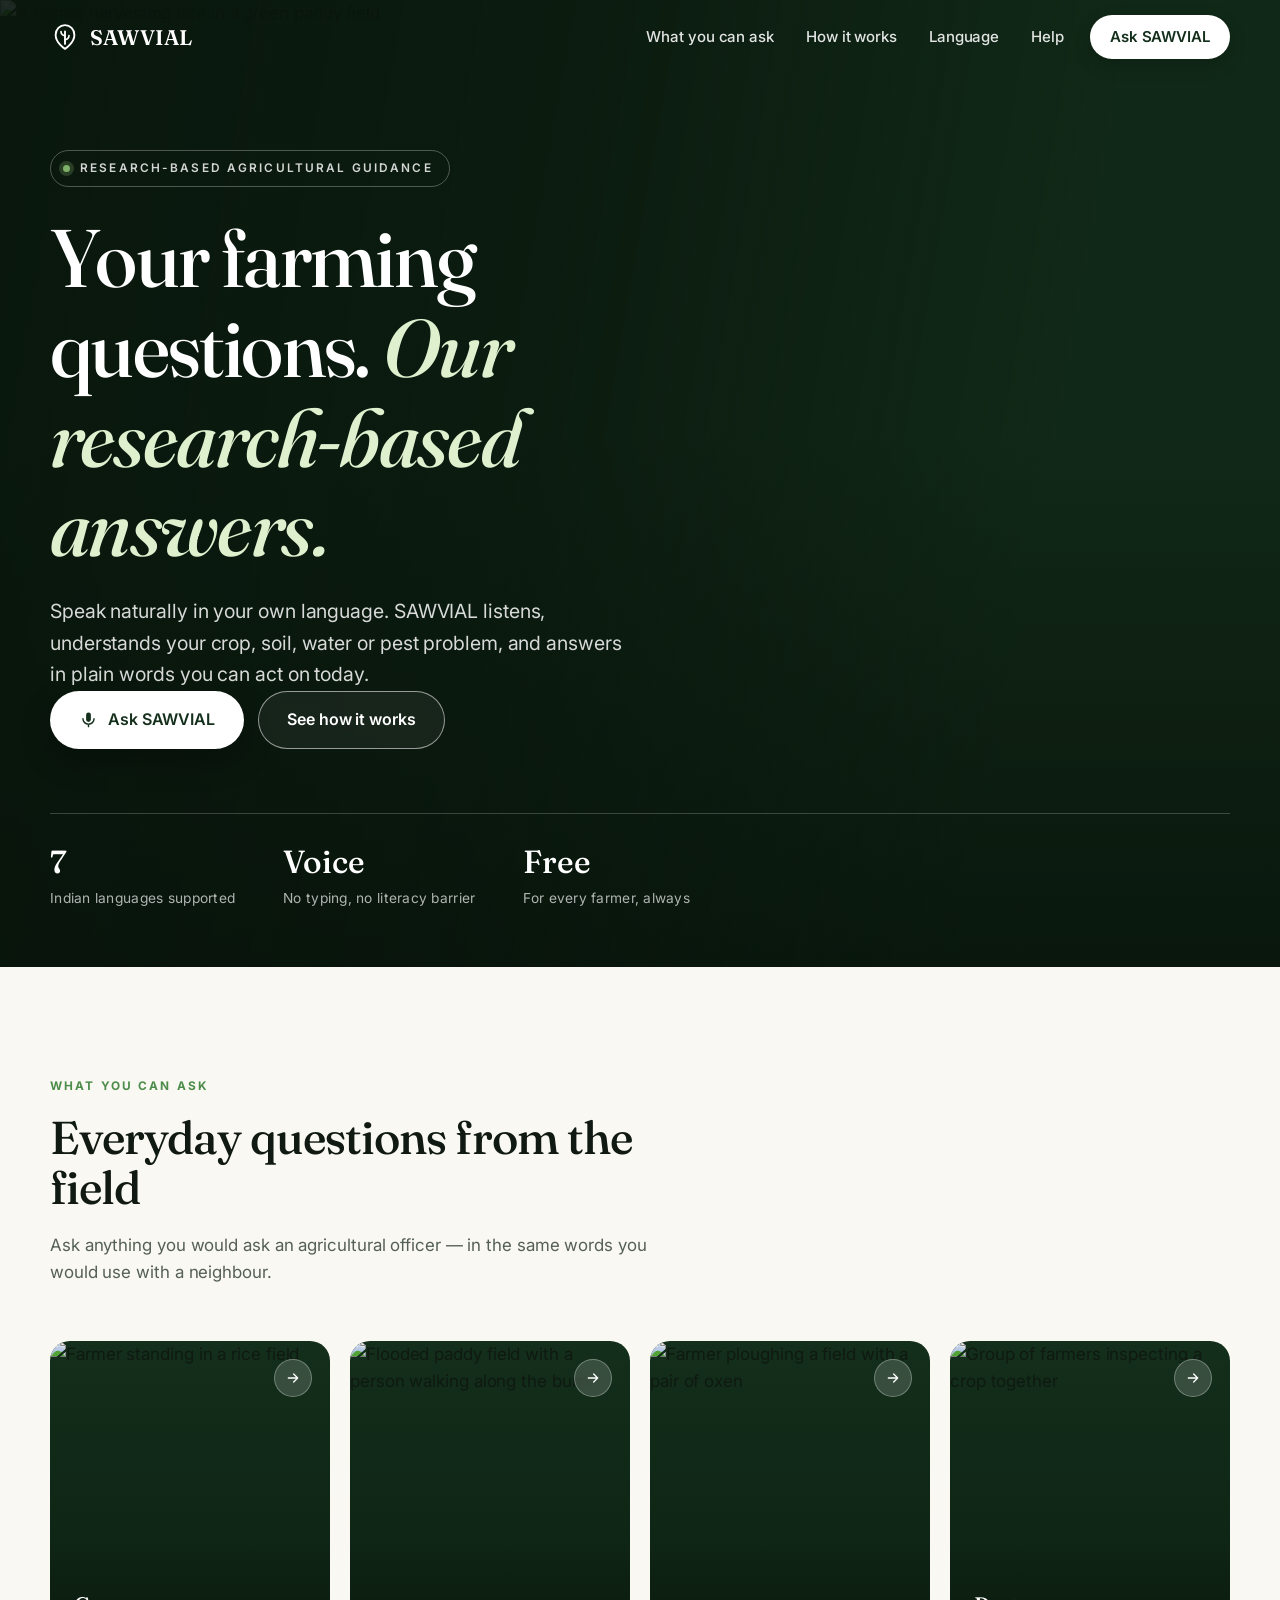
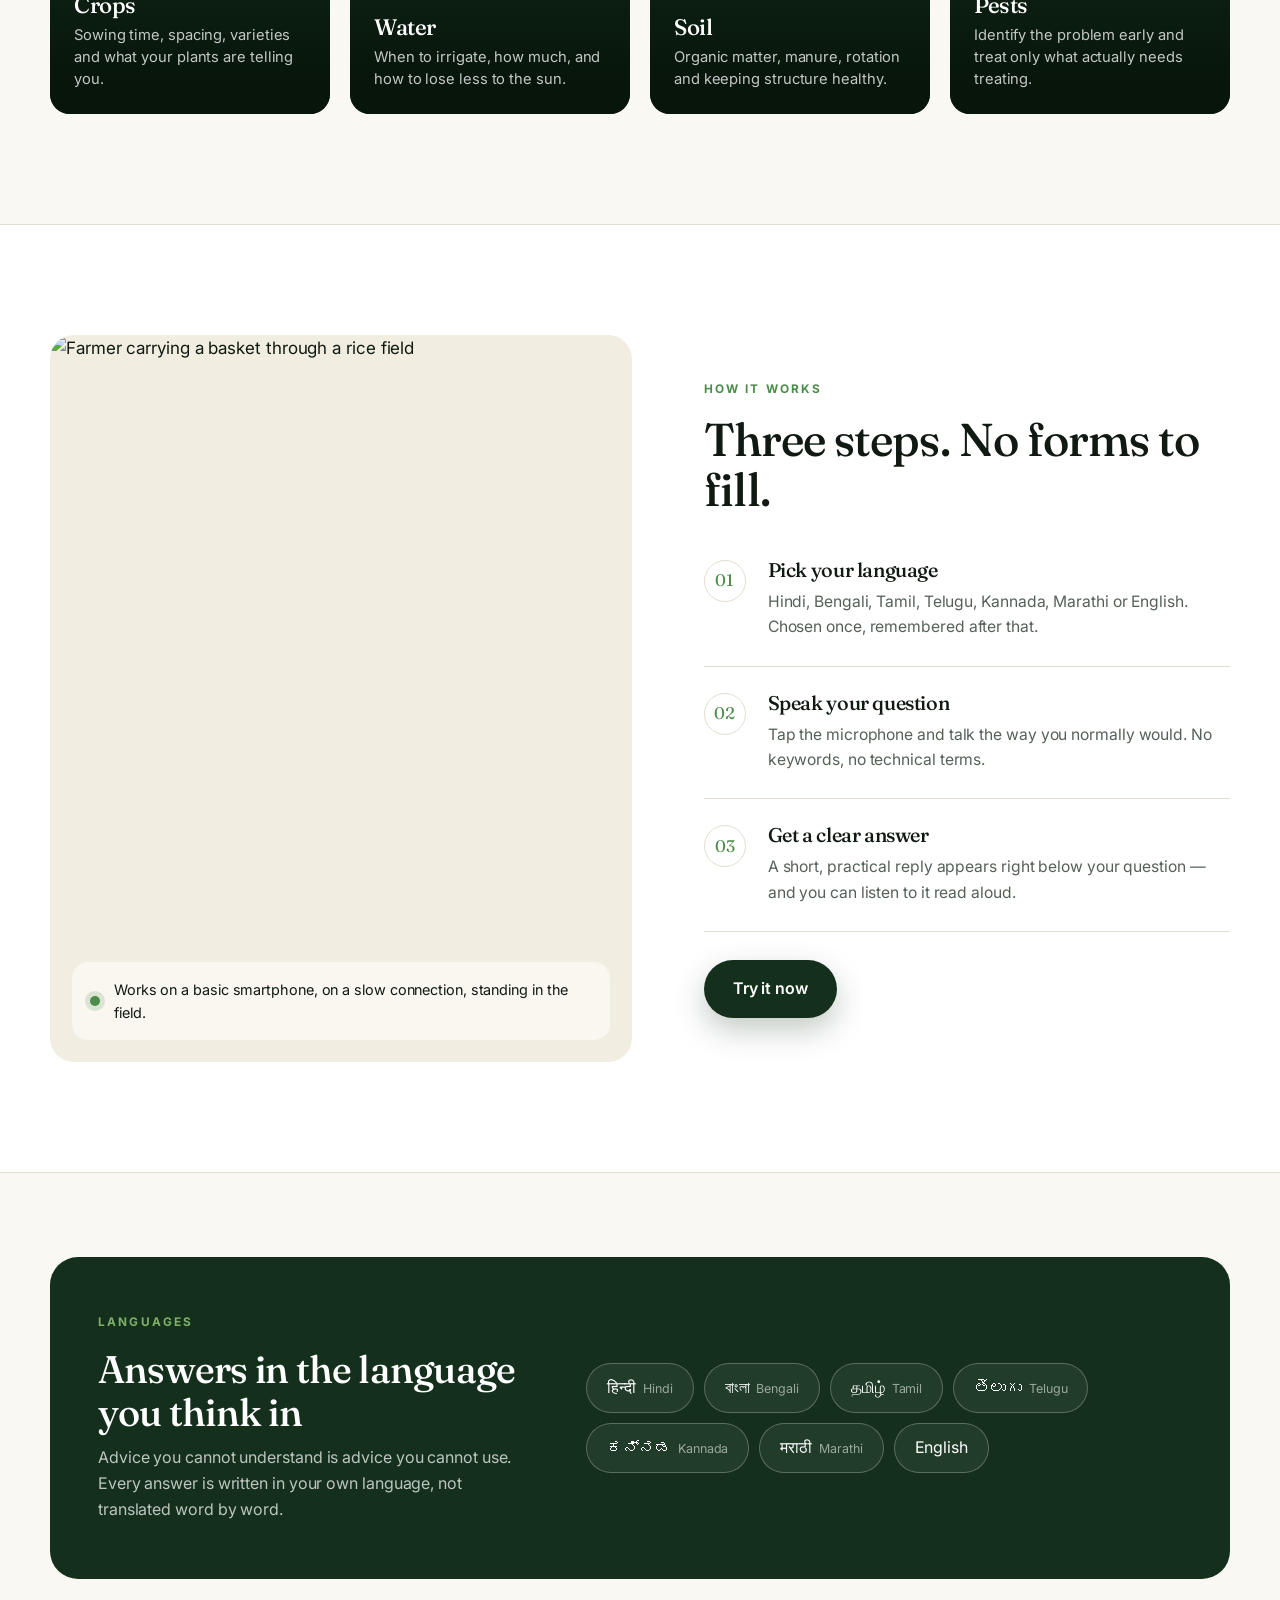
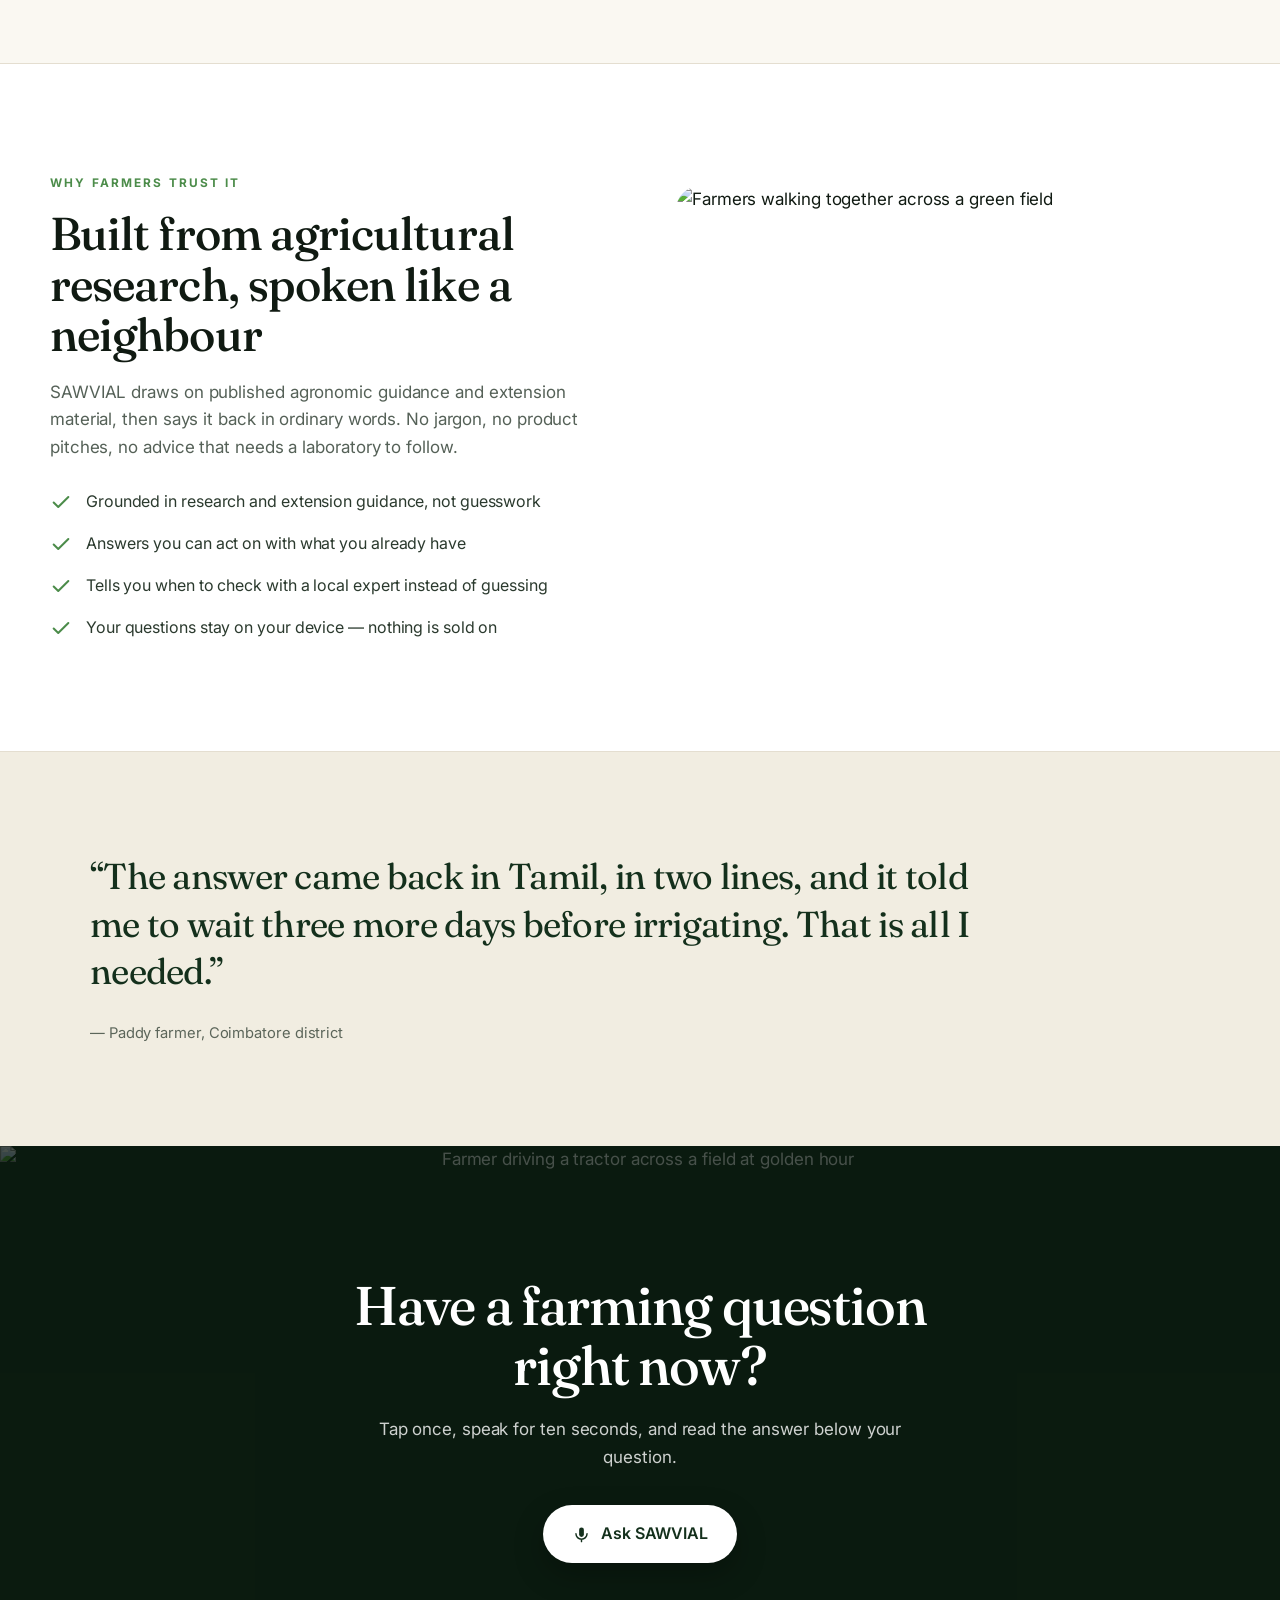
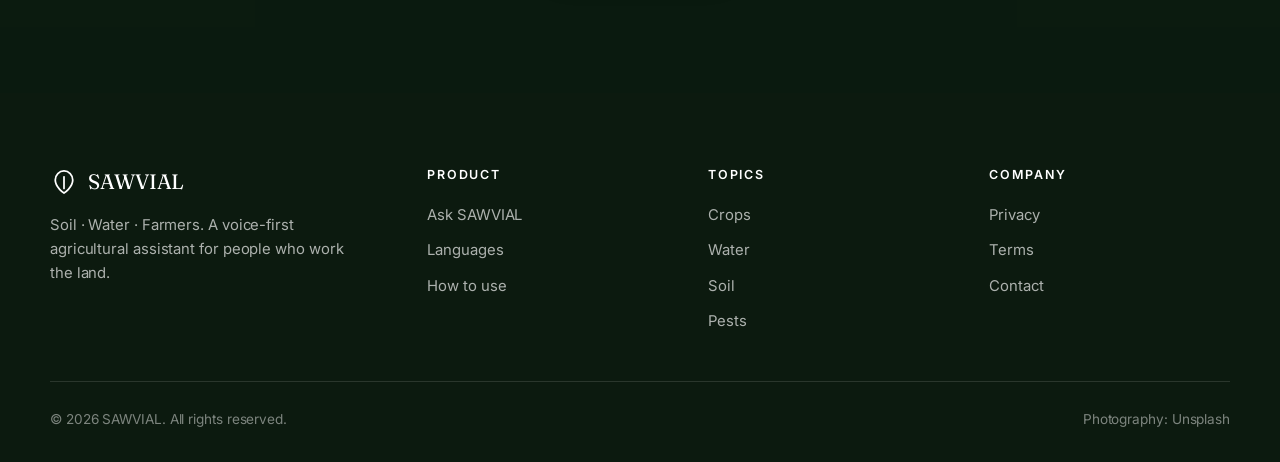
==== sawvial/index.html @ 8d6fb363 "Upload Sawvial project files" ====
<!DOCTYPE html>
<html lang="en">
<head>
<meta charset="UTF-8" />
<meta name="viewport" content="width=device-width, initial-scale=1.0" />
<title>SAWVIAL — Your farming questions, answered simply</title>
<meta name="description" content="SAWVIAL is a voice-first, multilingual agricultural assistant. Speak your farming question and get simple, research-based guidance." />
<link rel="preconnect" href="https://fonts.googleapis.com" />
<link rel="preconnect" href="https://fonts.gstatic.com" crossorigin />
<link href="https://fonts.googleapis.com/css2?family=Fraunces:ital,opsz,wght@0,9..144,400;0,9..144,500;0,9..144,600;1,9..144,400&family=Inter:wght@400;500;600;700&display=swap" rel="stylesheet" />
<link rel="stylesheet" href="css/landing.css" />
</head>
<body class="lp">

<header class="lp-nav" id="lp-nav">
  <div class="lp-nav-inner">
    <a href="index.html" class="lp-brand">
      <svg viewBox="0 0 24 24" fill="none" aria-hidden="true">
        <path d="M12 21.5C12 21.5 4.5 16.6 4.5 10.3C4.5 5.9 7.9 2.5 12 2.5C16.1 2.5 19.5 5.9 19.5 10.3C19.5 16.6 12 21.5 12 21.5Z" stroke="currentColor" stroke-width="1.5" stroke-linejoin="round"/>
        <path d="M12 17.5V7.5" stroke="currentColor" stroke-width="1.5" stroke-linecap="round"/>
        <path d="M12 11C12 11 8.8 10.4 8.8 7.6" stroke="currentColor" stroke-width="1.3" stroke-linecap="round"/>
        <path d="M12 14.2C12 14.2 15.2 13.6 15.2 10.8" stroke="currentColor" stroke-width="1.3" stroke-linecap="round"/>
      </svg>
      SAWVIAL
    </a>
    <button class="lp-nav-toggle" id="lp-nav-toggle" aria-expanded="false" data-i18n-aria="nav.menu" aria-label="Open menu">☰</button>
    <nav class="lp-nav-links" id="lp-nav-links" aria-label="Main navigation">
      <a href="#what" data-i18n="nav.whatAsk">What you can ask</a>
      <a href="#how" data-i18n="nav.how">How it works</a>
      <a href="language.html?redirect=index.html" data-i18n="nav.language">Language</a>
      <a href="help.html" data-i18n="nav.help">Help</a>
      <a href="ask.html" class="lp-nav-cta" data-i18n="nav.ask">Ask SAWVIAL</a>
    </nav>
  </div>
</header>

<main id="main">

  <!-- HERO -->
  <section class="lp-hero">
    <div class="lp-hero-media">
      <img src="https://images.unsplash.com/photo-1530507629858-e4977d30e9e0?auto=format&fit=crop&w=2000&q=80"
           alt="A farmer harvesting rice in a green paddy field" fetchpriority="high" />
    </div>
    <div class="lp-hero-inner">
      <span class="lp-eyebrow" data-i18n="hero.eyebrow">Research-based agricultural guidance</span>
      <h1 data-i18n-html="hero.title">Your farming questions. <em>Our research-based answers.</em></h1>
      <p class="lp-hero-sub" data-i18n="hero.sub">Speak naturally in your own language.</p>
      <div class="lp-hero-actions">
        <a href="ask.html" class="lp-btn lp-btn-light">
          <svg viewBox="0 0 24 24" fill="none" aria-hidden="true"><path d="M12 15a3 3 0 0 0 3-3V6a3 3 0 1 0-6 0v6a3 3 0 0 0 3 3Z" fill="currentColor"/><path d="M19 11a7 7 0 0 1-14 0M12 18v3" stroke="currentColor" stroke-width="1.8" stroke-linecap="round"/></svg>
          <span data-i18n="nav.ask">Ask SAWVIAL</span>
        </a>
        <a href="#how" class="lp-btn lp-btn-ghost" data-i18n="hero.cta2">See how it works</a>
      </div>
      <div class="lp-hero-stats">
        <div class="lp-stat"><strong data-i18n="hero.stat1n">7</strong><span data-i18n="hero.stat1">Indian languages supported</span></div>
        <div class="lp-stat"><strong data-i18n="hero.stat2n">Voice</strong><span data-i18n="hero.stat2">No typing, no literacy barrier</span></div>
        <div class="lp-stat"><strong data-i18n="hero.stat3n">Free</strong><span data-i18n="hero.stat3">For every farmer, always</span></div>
      </div>
    </div>
  </section>

  <!-- TOPICS -->
  <section class="lp-section" id="what">
    <div class="wrap">
      <div class="lp-head reveal">
        <span class="lp-kicker" data-i18n="nav.whatAsk">What you can ask</span>
        <h2 data-i18n="topics.title">Everyday questions from the field</h2>
        <p data-i18n="topics.sub">Ask anything you would ask an agricultural officer.</p>
      </div>
      <div class="lp-topics">
        <a class="lp-topic reveal" href="ask.html?topic=crop">
          <img src="https://images.unsplash.com/photo-1528693404014-b13ebe6e723e?auto=format&fit=crop&w=800&q=80" alt="Farmer standing in a rice field" loading="lazy" />
          <span class="lp-topic-arrow" aria-hidden="true">
            <svg width="16" height="16" viewBox="0 0 24 24" fill="none"><path d="M5 12h14M13 6l6 6-6 6" stroke="currentColor" stroke-width="2" stroke-linecap="round" stroke-linejoin="round"/></svg>
          </span>
          <div class="lp-topic-body">
            <h3 data-i18n="topic.crop">Crops</h3>
            <p data-i18n="topics.cropDesc">Sowing time, spacing, varieties and what your plants are telling you.</p>
          </div>
        </a>
        <a class="lp-topic reveal" href="ask.html?topic=water">
          <img src="https://images.unsplash.com/photo-1542911882-c7100ccf771b?auto=format&fit=crop&w=800&q=80" alt="Flooded paddy field with a person walking along the bund" loading="lazy" />
          <span class="lp-topic-arrow" aria-hidden="true">
            <svg width="16" height="16" viewBox="0 0 24 24" fill="none"><path d="M5 12h14M13 6l6 6-6 6" stroke="currentColor" stroke-width="2" stroke-linecap="round" stroke-linejoin="round"/></svg>
          </span>
          <div class="lp-topic-body">
            <h3 data-i18n="topic.water">Water</h3>
            <p data-i18n="topics.waterDesc">When to irrigate, how much, and how to lose less to the sun.</p>
          </div>
        </a>
        <a class="lp-topic reveal" href="ask.html?topic=soil">
          <img src="https://images.unsplash.com/photo-1620901433789-1d2f85a93653?auto=format&fit=crop&w=800&q=80" alt="Farmer ploughing a field with a pair of oxen" loading="lazy" />
          <span class="lp-topic-arrow" aria-hidden="true">
            <svg width="16" height="16" viewBox="0 0 24 24" fill="none"><path d="M5 12h14M13 6l6 6-6 6" stroke="currentColor" stroke-width="2" stroke-linecap="round" stroke-linejoin="round"/></svg>
          </span>
          <div class="lp-topic-body">
            <h3 data-i18n="topic.soil">Soil</h3>
            <p data-i18n="topics.soilDesc">Organic matter, manure, rotation and keeping structure healthy.</p>
          </div>
        </a>
        <a class="lp-topic reveal" href="ask.html?topic=pest">
          <img src="https://images.unsplash.com/photo-1633410195091-bd66114cef5f?auto=format&fit=crop&w=800&q=80" alt="Group of farmers inspecting a crop together" loading="lazy" />
          <span class="lp-topic-arrow" aria-hidden="true">
            <svg width="16" height="16" viewBox="0 0 24 24" fill="none"><path d="M5 12h14M13 6l6 6-6 6" stroke="currentColor" stroke-width="2" stroke-linecap="round" stroke-linejoin="round"/></svg>
          </span>
          <div class="lp-topic-body">
            <h3 data-i18n="topic.pest">Pests</h3>
            <p data-i18n="topics.pestDesc">Identify the problem early and treat only what actually needs treating.</p>
          </div>
        </a>
      </div>
    </div>
  </section>

  <!-- HOW IT WORKS -->
  <section class="lp-section" id="how" style="background:#fff;border-block:1px solid var(--line);">
    <div class="wrap">
      <div class="lp-steps-grid">
        <div class="lp-steps-photo reveal">
          <img src="https://images.unsplash.com/photo-1559884743-74a57598c6c7?auto=format&fit=crop&w=1000&q=80" alt="Farmer carrying a basket through a rice field" loading="lazy" />
          <div class="lp-steps-badge">
            <span class="dot"></span>
            <span data-i18n="how.badge">Works on a basic smartphone.</span>
          </div>
        </div>
        <div class="reveal">
          <div class="lp-head" style="margin-bottom:12px;">
            <span class="lp-kicker" data-i18n="nav.how">How it works</span>
            <h2 data-i18n="how.title">Three steps. No forms to fill.</h2>
          </div>
          <div class="lp-step">
            <span class="lp-step-num">01</span>
            <div>
              <h3 data-i18n="how.s1t">Pick your language</h3>
              <p data-i18n="how.s1d">Chosen once, remembered after that.</p>
            </div>
          </div>
          <div class="lp-step">
            <span class="lp-step-num">02</span>
            <div>
              <h3 data-i18n="how.s2t">Speak your question</h3>
              <p data-i18n="how.s2d">Tap the microphone and talk the way you normally would.</p>
            </div>
          </div>
          <div class="lp-step">
            <span class="lp-step-num">03</span>
            <div>
              <h3 data-i18n="how.s3t">Get a clear answer</h3>
              <p data-i18n="how.s3d">A short, practical reply appears right below your question.</p>
            </div>
          </div>
          <div style="margin-top:28px;">
            <a href="ask.html" class="lp-btn lp-btn-dark" data-i18n="how.cta">Try it now</a>
          </div>
        </div>
      </div>
    </div>
  </section>

  <!-- LANGUAGES -->
  <section class="lp-section tight" id="languages">
    <div class="wrap">
      <div class="lp-langs reveal">
        <div>
          <span class="lp-kicker" style="color:var(--leaf-soft);" data-i18n="nav.languages">Languages</span>
          <h2 data-i18n="langs.title">Answers in the language you think in</h2>
          <p data-i18n="langs.sub">Every answer is written in your own language.</p>
        </div>
        <div class="lp-lang-chips">
          <a class="lp-lang-chip" href="language.html?redirect=ask.html">हिन्दी<small>Hindi</small></a>
          <a class="lp-lang-chip" href="language.html?redirect=ask.html">বাংলা<small>Bengali</small></a>
          <a class="lp-lang-chip" href="language.html?redirect=ask.html">தமிழ்<small>Tamil</small></a>
          <a class="lp-lang-chip" href="language.html?redirect=ask.html">తెలుగు<small>Telugu</small></a>
          <a class="lp-lang-chip" href="language.html?redirect=ask.html">ಕನ್ನಡ<small>Kannada</small></a>
          <a class="lp-lang-chip" href="language.html?redirect=ask.html">मराठी<small>Marathi</small></a>
          <a class="lp-lang-chip" href="language.html?redirect=ask.html">English</a>
        </div>
      </div>
    </div>
  </section>

  <!-- TRUST -->
  <section class="lp-section" style="background:#fff;border-block:1px solid var(--line);">
    <div class="wrap">
      <div class="lp-split">
        <div class="reveal">
          <span class="lp-kicker" data-i18n="trust.kicker">Why farmers trust it</span>
          <h2 style="font-size:clamp(2rem,3.6vw,2.9rem);margin-bottom:18px;" data-i18n="trust.title">Built from agricultural research, spoken like a neighbour</h2>
          <p style="color:var(--ink-2);opacity:.8;" data-i18n="trust.sub">SAWVIAL draws on published agronomic guidance.</p>
          <ul class="lp-check-list">
            <li>
              <svg viewBox="0 0 24 24" fill="none"><path d="M4 12.5 9 17.5 20 6.5" stroke="currentColor" stroke-width="2.2" stroke-linecap="round" stroke-linejoin="round"/></svg>
              <span data-i18n="trust.p1">Grounded in research and extension guidance, not guesswork</span>
            </li>
            <li>
              <svg viewBox="0 0 24 24" fill="none"><path d="M4 12.5 9 17.5 20 6.5" stroke="currentColor" stroke-width="2.2" stroke-linecap="round" stroke-linejoin="round"/></svg>
              <span data-i18n="trust.p2">Answers you can act on with what you already have</span>
            </li>
            <li>
              <svg viewBox="0 0 24 24" fill="none"><path d="M4 12.5 9 17.5 20 6.5" stroke="currentColor" stroke-width="2.2" stroke-linecap="round" stroke-linejoin="round"/></svg>
              <span data-i18n="trust.p3">Tells you when to check with a local expert instead of guessing</span>
            </li>
            <li>
              <svg viewBox="0 0 24 24" fill="none"><path d="M4 12.5 9 17.5 20 6.5" stroke="currentColor" stroke-width="2.2" stroke-linecap="round" stroke-linejoin="round"/></svg>
              <span data-i18n="trust.p4">Your questions stay on your device — nothing is sold on</span>
            </li>
          </ul>
        </div>
        <div class="lp-split-photo reveal">
          <img src="https://images.unsplash.com/photo-1696371269544-e2601fd835f5?auto=format&fit=crop&w=1000&q=80" alt="Farmers walking together across a green field" loading="lazy" />
        </div>
      </div>
    </div>
  </section>

  <!-- QUOTE -->
  <section class="lp-section tight lp-quote">
    <div class="wrap">
      <figure class="reveal">
        <blockquote data-i18n="quote.text">Quote</blockquote>
        <figcaption data-i18n="quote.by">— Paddy farmer, Coimbatore district</figcaption>
      </figure>
    </div>
  </section>

  <!-- CTA -->
  <section class="lp-cta">
    <img src="https://images.unsplash.com/photo-1574943320219-553eb213f72d?auto=format&fit=crop&w=2000&q=80" alt="Farmer driving a tractor across a field at golden hour" loading="lazy" />
    <div class="wrap">
      <h2 data-i18n="cta.title">Have a farming question right now?</h2>
      <p data-i18n="cta.sub">Tap once, speak, and read the answer below your question.</p>
      <a href="ask.html" class="lp-btn lp-btn-light">
        <svg viewBox="0 0 24 24" fill="none" aria-hidden="true"><path d="M12 15a3 3 0 0 0 3-3V6a3 3 0 1 0-6 0v6a3 3 0 0 0 3 3Z" fill="currentColor"/><path d="M19 11a7 7 0 0 1-14 0M12 18v3" stroke="currentColor" stroke-width="1.8" stroke-linecap="round"/></svg>
        <span data-i18n="nav.ask">Ask SAWVIAL</span>
      </a>
    </div>
  </section>

</main>

<footer class="lp-footer">
  <div class="wrap">
    <div class="lp-footer-grid">
      <div>
        <div class="lp-footer-brand">
          <svg viewBox="0 0 24 24" fill="none" aria-hidden="true">
            <path d="M12 21.5C12 21.5 4.5 16.6 4.5 10.3C4.5 5.9 7.9 2.5 12 2.5C16.1 2.5 19.5 5.9 19.5 10.3C19.5 16.6 12 21.5 12 21.5Z" stroke="currentColor" stroke-width="1.5" stroke-linejoin="round"/>
            <path d="M12 17.5V7.5" stroke="currentColor" stroke-width="1.5" stroke-linecap="round"/>
          </svg>
          SAWVIAL
        </div>
        <p style="max-width:34ch;" data-i18n="footer.tagline">Soil · Water · Farmers.</p>
      </div>
      <div>
        <h4 data-i18n="footer.product">Product</h4>
        <ul>
          <li><a href="ask.html" data-i18n="nav.ask">Ask SAWVIAL</a></li>
          <li><a href="language.html?redirect=index.html" data-i18n="nav.languages">Languages</a></li>
          <li><a href="help.html" data-i18n="footer.howto">How to use</a></li>
        </ul>
      </div>
      <div>
        <h4 data-i18n="footer.topics">Topics</h4>
        <ul>
          <li><a href="ask.html?topic=crop" data-i18n="topic.crop">Crops</a></li>
          <li><a href="ask.html?topic=water" data-i18n="topic.water">Water</a></li>
          <li><a href="ask.html?topic=soil" data-i18n="topic.soil">Soil</a></li>
          <li><a href="ask.html?topic=pest" data-i18n="topic.pest">Pests</a></li>
        </ul>
      </div>
      <div>
        <h4 data-i18n="footer.company">Company</h4>
        <ul>
          <li><a href="#" data-i18n="footer.privacy">Privacy</a></li>
          <li><a href="#" data-i18n="footer.terms">Terms</a></li>
          <li><a href="#" data-i18n="footer.contact">Contact</a></li>
        </ul>
      </div>
    </div>
    <div class="lp-footer-bottom">
      <span data-i18n="footer.rights">© 2026 SAWVIAL. All rights reserved.</span>
      <span data-i18n="footer.photos">Photography: Unsplash</span>
    </div>
  </div>
</footer>

<script src="js/script.js"></script>
<script src="js/i18n.js"></script>
<script>
  (function () {
    var nav = document.getElementById("lp-nav");
    var toggle = document.getElementById("lp-nav-toggle");
    var links = document.getElementById("lp-nav-links");

    function onScroll() {
      nav.classList.toggle("solid", window.scrollY > 40);
    }
    onScroll();
    window.addEventListener("scroll", onScroll, { passive: true });

    toggle.addEventListener("click", function () {
      var open = links.classList.toggle("open");
      toggle.setAttribute("aria-expanded", open ? "true" : "false");
    });

    var io = new IntersectionObserver(function (entries) {
      entries.forEach(function (e) {
        if (e.isIntersecting) {
          e.target.classList.add("in");
          io.unobserve(e.target);
        }
      });
    }, { threshold: 0.12 });

    document.querySelectorAll(".reveal").forEach(function (el, i) {
      el.style.transitionDelay = (i % 4) * 80 + "ms";
      io.observe(el);
    });
  })();
</script>
</body>
</html>
---- sawvial/css/landing.css ----
/* =========================================================
   SAWVIAL — landing.css
   Photo-led marketing pages (index.html, help.html hero).
   Loaded AFTER style.css so it can override older rules.
   ========================================================= */

*,
*::before,
*::after {
  box-sizing: border-box;
}

html {
  scroll-behavior: smooth;
}

body {
  margin: 0;
}

img {
  display: block;
  max-width: 100%;
}

a {
  color: inherit;
  text-decoration: none;
}

ul {
  list-style: none;
}

:root {
  --ink: #101a12;
  --ink-2: #2b3a2e;
  --forest: #14301c;
  --forest-2: #1e4427;
  --leaf: #4c8c4a;
  --leaf-soft: #7fb069;
  --cream: #faf8f2;
  --cream-2: #f1ede1;
  --line: #e4ded0;
  --sand: #c9a227;

  --font-sans: "Inter", "Segoe UI", "Noto Sans", "Noto Sans Devanagari",
    "Noto Sans Tamil", "Noto Sans Telugu", "Noto Sans Kannada",
    "Noto Sans Bengali", Roboto, Helvetica, Arial, sans-serif;
  --font-serif: "Fraunces", "Iowan Old Style", Georgia, "Times New Roman", serif;

  --ease: cubic-bezier(0.22, 0.61, 0.36, 1);
}

body.lp {
  background: var(--cream);
  color: var(--ink);
  font-family: var(--font-sans);
  font-size: 17px;
  line-height: 1.62;
  letter-spacing: -0.005em;
}

.lp .wrap {
  width: min(1180px, calc(100% - 48px));
  margin-inline: auto;
}

.lp h1,
.lp h2,
.lp h3 {
  font-family: var(--font-serif);
  font-weight: 500;
  letter-spacing: -0.02em;
  line-height: 1.1;
  margin: 0;
}

.lp p {
  margin: 0;
}

/* ---------- Navbar ---------- */
.lp-nav {
  position: fixed;
  inset: 0 0 auto 0;
  z-index: 60;
  transition: background 0.35s var(--ease), box-shadow 0.35s var(--ease);
}

.lp-nav-inner {
  width: min(1180px, calc(100% - 48px));
  margin-inline: auto;
  height: 74px;
  display: flex;
  align-items: center;
  gap: 28px;
}

.lp-brand {
  display: flex;
  align-items: center;
  gap: 10px;
  font-family: var(--font-serif);
  font-size: 1.32rem;
  font-weight: 600;
  letter-spacing: 0.01em;
  color: #fff;
  margin-right: auto;
  transition: color 0.3s var(--ease);
}

.lp-brand svg {
  width: 30px;
  height: 30px;
  flex: none;
}

.lp-nav-links {
  display: flex;
  align-items: center;
  gap: 4px;
}

.lp-nav-links a {
  padding: 9px 14px;
  border-radius: 999px;
  font-size: 0.94rem;
  font-weight: 500;
  color: rgba(255, 255, 255, 0.88);
  transition: background 0.2s var(--ease), color 0.3s var(--ease);
}

.lp-nav-links a:hover {
  background: rgba(255, 255, 255, 0.14);
  color: #fff;
}

.lp-nav-links .lp-nav-cta,
.lp-nav-links .lp-nav-cta:hover {
  background: #fff;
  color: var(--forest);
  font-weight: 600;
  padding: 10px 20px;
  margin-left: 8px;
  box-shadow: 0 6px 18px rgba(0, 0, 0, 0.18);
}

.lp-nav.solid {
  background: rgba(250, 248, 242, 0.92);
  backdrop-filter: blur(14px);
  -webkit-backdrop-filter: blur(14px);
  box-shadow: 0 1px 0 var(--line);
}

.lp-nav.solid .lp-brand {
  color: var(--forest);
}

.lp-nav.solid .lp-nav-links a {
  color: var(--ink-2);
}

.lp-nav.solid .lp-nav-links a:hover {
  background: rgba(20, 48, 28, 0.07);
  color: var(--forest);
}

.lp-nav.solid .lp-nav-links .lp-nav-cta {
  background: var(--forest);
  color: #fff;
  box-shadow: 0 6px 18px rgba(20, 48, 28, 0.22);
}

.lp-nav-toggle {
  display: none;
  background: rgba(255, 255, 255, 0.16);
  border: 0;
  color: #fff;
  width: 42px;
  height: 42px;
  border-radius: 12px;
  font-size: 1.1rem;
  cursor: pointer;
}

/* ---------- Buttons ---------- */
.lp-btn {
  display: inline-flex;
  align-items: center;
  justify-content: center;
  gap: 10px;
  padding: 15px 28px;
  border-radius: 999px;
  font-size: 1rem;
  font-weight: 600;
  font-family: var(--font-sans);
  border: 1.5px solid transparent;
  cursor: pointer;
  transition: transform 0.2s var(--ease), box-shadow 0.25s var(--ease),
    background 0.25s var(--ease), color 0.25s var(--ease);
}

.lp-btn:hover {
  transform: translateY(-2px);
}

.lp-btn svg {
  width: 19px;
  height: 19px;
}

.lp-btn-light {
  background: #fff;
  color: var(--forest);
  box-shadow: 0 12px 30px rgba(0, 0, 0, 0.26);
}

.lp-btn-ghost {
  background: rgba(255, 255, 255, 0.06);
  border-color: rgba(255, 255, 255, 0.55);
  color: #fff;
  backdrop-filter: blur(6px);
}

.lp-btn-ghost:hover {
  background: rgba(255, 255, 255, 0.16);
}

.lp-btn-dark {
  background: var(--forest);
  color: #fff;
  box-shadow: 0 12px 30px rgba(20, 48, 28, 0.25);
}

.lp-btn-dark:hover {
  background: var(--forest-2);
}

.lp-btn-outline {
  border-color: var(--line);
  color: var(--forest);
  background: transparent;
}

.lp-btn-outline:hover {
  background: #fff;
  border-color: var(--forest);
}

/* ---------- Hero ---------- */
.lp-hero {
  position: relative;
  min-height: 100svh;
  display: flex;
  align-items: flex-end;
  padding: 150px 0 56px;
  background: var(--forest);
  overflow: hidden;
  isolation: isolate;
}

.lp-hero-media {
  position: absolute;
  inset: 0;
  z-index: -2;
}

.lp-hero-media img {
  width: 100%;
  height: 100%;
  object-fit: cover;
  animation: lp-kenburns 26s var(--ease) infinite alternate;
}

@keyframes lp-kenburns {
  from {
    transform: scale(1.06) translate3d(0, 0, 0);
  }
  to {
    transform: scale(1.16) translate3d(-1.5%, -1.5%, 0);
  }
}

.lp-hero::after {
  content: "";
  position: absolute;
  inset: 0;
  z-index: -1;
  background: linear-gradient(
      100deg,
      rgba(8, 20, 11, 0.9) 0%,
      rgba(8, 20, 11, 0.72) 42%,
      rgba(8, 20, 11, 0.28) 78%
    ),
    linear-gradient(to top, rgba(8, 20, 11, 0.85), rgba(8, 20, 11, 0) 55%);
}

.lp-hero-inner {
  width: min(1180px, calc(100% - 48px));
  margin-inline: auto;
  color: #fff;
}

.lp-eyebrow {
  display: inline-flex;
  align-items: center;
  gap: 10px;
  font-size: 0.74rem;
  font-weight: 600;
  letter-spacing: 0.18em;
  text-transform: uppercase;
  color: rgba(255, 255, 255, 0.82);
  padding: 8px 16px 8px 12px;
  border: 1px solid rgba(255, 255, 255, 0.28);
  border-radius: 999px;
  margin-bottom: 26px;
}

.lp-eyebrow::before {
  content: "";
  width: 7px;
  height: 7px;
  border-radius: 50%;
  background: var(--leaf-soft);
  box-shadow: 0 0 0 4px rgba(127, 176, 105, 0.25);
}

.lp-hero h1 {
  font-size: clamp(2.9rem, 6.6vw, 5.1rem);
  max-width: 15ch;
  margin-bottom: 24px;
}

.lp-hero h1 em {
  font-style: italic;
  color: #dff0cf;
}

.lp-hero-sub {
  font-size: clamp(1.05rem, 1.6vw, 1.22rem);
  color: rgba(255, 255, 255, 0.84);
  max-width: 48ch;
  margin-bottom: 36px;
}

.lp-hero-actions {
  display: flex;
  flex-wrap: wrap;
  gap: 14px;
  align-items: center;
}

.lp-hero-stats {
  display: flex;
  flex-wrap: wrap;
  gap: 48px;
  margin-top: 64px;
  padding-top: 32px;
  border-top: 1px solid rgba(255, 255, 255, 0.2);
}

.lp-stat strong {
  display: block;
  font-family: var(--font-serif);
  font-size: 2rem;
  font-weight: 500;
  line-height: 1;
  margin-bottom: 6px;
}

.lp-stat span {
  font-size: 0.86rem;
  color: rgba(255, 255, 255, 0.68);
  letter-spacing: 0.02em;
}

/* ---------- Section scaffolding ---------- */
.lp-section {
  padding: 110px 0;
}

.lp-section.tight {
  padding: 84px 0;
}

.lp-head {
  max-width: 640px;
  margin-bottom: 54px;
}

.lp-kicker {
  display: block;
  font-size: 0.74rem;
  font-weight: 700;
  letter-spacing: 0.18em;
  text-transform: uppercase;
  color: var(--leaf);
  margin-bottom: 16px;
}

.lp-head h2 {
  font-size: clamp(2rem, 3.6vw, 2.9rem);
  margin-bottom: 18px;
}

.lp-head p {
  color: var(--ink-2);
  opacity: 0.8;
  font-size: 1.06rem;
}

/* ---------- Topic cards ---------- */
.lp-topics {
  display: grid;
  grid-template-columns: repeat(4, 1fr);
  gap: 20px;
}

.lp-topic {
  position: relative;
  display: block;
  aspect-ratio: 3 / 4;
  border-radius: 20px;
  overflow: hidden;
  background: var(--forest);
  isolation: isolate;
}

.lp-topic img {
  position: absolute;
  inset: 0;
  width: 100%;
  height: 100%;
  object-fit: cover;
  z-index: -2;
  transition: transform 0.7s var(--ease);
}

.lp-topic::after {
  content: "";
  position: absolute;
  inset: 0;
  z-index: -1;
  background: linear-gradient(
    to top,
    rgba(6, 18, 9, 0.9) 8%,
    rgba(6, 18, 9, 0.35) 48%,
    rgba(6, 18, 9, 0.05) 100%
  );
}

.lp-topic:hover img {
  transform: scale(1.07);
}

.lp-topic-body {
  position: absolute;
  inset: auto 0 0 0;
  padding: 24px;
  color: #fff;
}

.lp-topic-body h3 {
  font-size: 1.4rem;
  margin-bottom: 6px;
}

.lp-topic-body p {
  font-size: 0.92rem;
  color: rgba(255, 255, 255, 0.76);
  line-height: 1.5;
}

.lp-topic-arrow {
  position: absolute;
  top: 18px;
  right: 18px;
  width: 38px;
  height: 38px;
  border-radius: 50%;
  display: grid;
  place-items: center;
  background: rgba(255, 255, 255, 0.16);
  border: 1px solid rgba(255, 255, 255, 0.3);
  backdrop-filter: blur(6px);
  color: #fff;
  transition: background 0.3s var(--ease), transform 0.3s var(--ease);
}

.lp-topic:hover .lp-topic-arrow {
  background: #fff;
  color: var(--forest);
  transform: rotate(-45deg);
}

/* ---------- Steps ---------- */
.lp-steps-grid {
  display: grid;
  grid-template-columns: 1.05fr 0.95fr;
  gap: 72px;
  align-items: center;
}

.lp-steps-photo {
  position: relative;
  border-radius: 24px;
  overflow: hidden;
  aspect-ratio: 4 / 5;
  background: var(--cream-2);
}

.lp-steps-photo img {
  width: 100%;
  height: 100%;
  object-fit: cover;
}

.lp-steps-badge {
  position: absolute;
  left: 22px;
  bottom: 22px;
  right: 22px;
  background: rgba(250, 248, 242, 0.94);
  backdrop-filter: blur(10px);
  border-radius: 16px;
  padding: 16px 18px;
  display: flex;
  align-items: center;
  gap: 14px;
  font-size: 0.9rem;
}

.lp-steps-badge .dot {
  width: 10px;
  height: 10px;
  border-radius: 50%;
  background: var(--leaf);
  flex: none;
  box-shadow: 0 0 0 5px rgba(76, 140, 74, 0.18);
}

.lp-step {
  display: flex;
  gap: 22px;
  padding: 26px 0;
  border-bottom: 1px solid var(--line);
}

.lp-step:last-child {
  border-bottom: 0;
}

.lp-step-num {
  font-family: var(--font-serif);
  font-size: 1.05rem;
  color: var(--leaf);
  width: 42px;
  height: 42px;
  flex: none;
  border: 1px solid var(--line);
  border-radius: 50%;
  display: grid;
  place-items: center;
  background: #fff;
}

.lp-step h3 {
  font-size: 1.24rem;
  margin-bottom: 7px;
}

.lp-step p {
  color: var(--ink-2);
  opacity: 0.8;
  font-size: 0.98rem;
}

/* ---------- Architecture flow ---------- */
.lp-architecture {
  display: grid;
  grid-template-columns: 0.85fr minmax(0, 2.2fr) 0.82fr;
  gap: 20px;
  align-items: stretch;
}

.arch-panel,
.arch-objective {
  background: rgba(255, 255, 255, 0.7);
  border: 2px solid rgba(13, 71, 30, 0.18);
  border-radius: 18px;
  box-shadow: 0 10px 30px rgba(17, 34, 24, 0.05);
}

.arch-panel {
  padding: 18px 16px 14px;
}

.arch-panel-label,
.arch-objective-label {
  display: inline-flex;
  align-items: center;
  justify-content: center;
  padding: 8px 14px;
  border-radius: 999px;
  font-size: 0.72rem;
  font-weight: 700;
  letter-spacing: 0.14em;
  text-transform: uppercase;
}

.arch-panel-label {
  background: rgba(17, 71, 30, 0.08);
  color: var(--forest);
  margin-bottom: 18px;
}

.arch-farmer-line {
  font-size: 0.9rem;
  line-height: 1.6;
  color: var(--ink-2);
  margin-bottom: 16px;
}

.arch-language-list {
  display: flex;
  flex-wrap: wrap;
  gap: 8px;
  margin-bottom: 18px;
}

.arch-language-list span,
.arch-mini-card,
.arch-step-card {
  background: rgba(255, 255, 255, 0.75);
  border: 1px solid rgba(13, 71, 30, 0.12);
  border-radius: 12px;
  font-size: 0.76rem;
  color: var(--ink-2);
}

.arch-language-list span {
  padding: 7px 10px;
}

.arch-farmer-speech {
  display: flex;
  align-items: center;
  gap: 12px;
  padding: 14px 12px;
  border: 1px solid rgba(13, 71, 30, 0.12);
  border-radius: 14px;
  background: linear-gradient(180deg, rgba(233, 245, 234, 0.8), rgba(255, 255, 255, 0.8));
}

.arch-icon {
  width: 42px;
  height: 42px;
  border-radius: 12px;
  display: grid;
  place-items: center;
  background: var(--forest);
  color: #fff;
  font-size: 1.2rem;
}

.arch-farmer-speech strong {
  display: block;
  color: var(--forest);
  font-size: 0.84rem;
  margin-bottom: 2px;
}

.arch-farmer-speech small {
  display: block;
  color: rgba(16, 26, 18, 0.72);
  line-height: 1.5;
}

.arch-core-flow {
  display: grid;
  gap: 18px;
}

.arch-objective {
  padding: 18px 16px 16px;
  position: relative;
  border-style: dashed;
  overflow: hidden;
}

.arch-objective-1 {
  border-color: rgba(32, 110, 198, 0.8);
  background: rgba(238, 246, 255, 0.75);
}

.arch-objective-2 {
  border-color: rgba(240, 103, 51, 0.8);
  background: rgba(255, 244, 236, 0.75);
}

.arch-objective-3 {
  border-color: rgba(47, 142, 87, 0.8);
  background: rgba(240, 250, 242, 0.75);
}

.arch-objective-label {
  background: rgba(255, 255, 255, 0.88);
  color: #0f172a;
  border: 1px solid rgba(15, 23, 42, 0.12);
}

.arch-objective-label.callback {
  color: #1d57a4;
}

.arch-objective-label.alt {
  color: #cd4d17;
}

.arch-objective-label.success {
  color: #1d6a3b;
}

.arch-objective h3 {
  margin-top: 16px;
  margin-bottom: 18px;
  font-family: var(--font-serif);
  font-size: clamp(1.1rem, 2vw, 1.55rem);
  line-height: 1.25;
  color: var(--ink);
}

.arch-step-grid {
  display: grid;
  grid-template-columns: repeat(3, minmax(0, 1fr));
  gap: 10px;
  margin-bottom: 16px;
}

.arch-step-card {
  display: flex;
  flex-direction: column;
  justify-content: center;
  gap: 6px;
  min-height: 62px;
  padding: 10px 8px;
  text-align: center;
  font-weight: 600;
}

.arch-step-card span {
  font-size: 0.7rem;
  letter-spacing: 0.08em;
  color: rgba(16, 26, 18, 0.7);
}

.arch-lower-grid,
.arch-output-grid {
  display: grid;
  grid-template-columns: repeat(4, minmax(0, 1fr));
  gap: 8px;
  margin-bottom: 16px;
}

.arch-output-grid {
  grid-template-columns: repeat(3, minmax(0, 1fr));
}

.arch-mini-card {
  padding: 10px 8px;
  text-align: center;
  line-height: 1.35;
  font-weight: 600;
}

.arch-footer-tag,
.arch-retrieval-head {
  border-radius: 12px;
  padding: 12px 10px;
  background: rgba(255, 255, 255, 0.8);
  border: 1px solid rgba(13, 71, 30, 0.12);
  color: var(--ink-2);
  font-size: 0.78rem;
  line-height: 1.45;
  font-weight: 600;
}

.arch-retrieval-box {
  border: 1px solid rgba(13, 71, 30, 0.12);
  border-radius: 14px;
  background: rgba(255, 255, 255, 0.78);
  padding: 12px;
}

.arch-retrieval-grid {
  display: grid;
  grid-template-columns: repeat(3, minmax(0, 1fr));
  gap: 10px;
  margin-top: 10px;
}

.arch-retrieval-grid span {
  display: flex;
  align-items: center;
  justify-content: center;
  min-height: 52px;
  padding: 8px;
  text-align: center;
  border-radius: 10px;
  border: 1px solid rgba(13, 71, 30, 0.12);
  background: rgba(245, 250, 246, 0.9);
  font-size: 0.72rem;
  font-weight: 600;
}

.arch-panel-output {
  display: flex;
  flex-direction: column;
  justify-content: center;
}

.arch-phone-shell {
  border: 2px solid rgba(13, 71, 30, 0.18);
  border-radius: 26px;
  background: #111;
  padding: 10px 10px 14px;
  box-shadow: 0 18px 40px rgba(17, 26, 21, 0.2);
}

.arch-phone-top {
  display: flex;
  justify-content: space-between;
  font-size: 0.7rem;
  letter-spacing: 0.08em;
  color: rgba(255, 255, 255, 0.7);
  padding: 2px 4px 10px;
}

.arch-phone-body {
  background: linear-gradient(180deg, rgba(6, 19, 11, 0.96), rgba(18, 43, 26, 0.96));
  border-radius: 18px;
  padding: 16px 12px 12px;
  color: #fff;
}

.arch-phone-title {
  font-size: 1.1rem;
  font-weight: 800;
  letter-spacing: 0.1em;
  margin-bottom: 4px;
}

.arch-phone-subtitle {
  font-size: 0.66rem;
  color: rgba(255, 255, 255, 0.7);
  margin-bottom: 20px;
}

.arch-phone-bubble {
  background: rgba(250, 250, 250, 0.08);
  border: 1px solid rgba(255, 255, 255, 0.12);
  border-radius: 12px;
  padding: 12px 10px;
  font-size: 0.8rem;
  line-height: 1.5;
  margin-bottom: 14px;
}

.arch-phone-list {
  display: grid;
  gap: 8px;
}

.arch-phone-list span {
  display: block;
  padding: 7px 8px;
  border-radius: 10px;
  background: rgba(255, 255, 255, 0.06);
  border: 1px solid rgba(255, 255, 255, 0.08);
  font-size: 0.72rem;
}

@media (max-width: 980px) {
  .lp-architecture {
    grid-template-columns: 1fr;
  }

  .arch-step-grid,
  .arch-lower-grid,
  .arch-retrieval-grid,
  .arch-output-grid {
    grid-template-columns: repeat(2, minmax(0, 1fr));
  }
}

@media (max-width: 560px) {
  .arch-step-grid,
  .arch-lower-grid,
  .arch-retrieval-grid,
  .arch-output-grid {
    grid-template-columns: 1fr;
  }

  .arch-panel,
  .arch-objective {
    padding-left: 12px;
    padding-right: 12px;
  }
}

/* ---------- Language strip ---------- */
.lp-langs {
  background: var(--forest);
  color: #fff;
  border-radius: 28px;
  padding: 56px 48px;
  display: grid;
  grid-template-columns: 0.85fr 1.15fr;
  gap: 48px;
  align-items: center;
}

.lp-langs h2 {
  font-size: clamp(1.8rem, 3vw, 2.4rem);
  margin-bottom: 12px;
}

.lp-langs p {
  color: rgba(255, 255, 255, 0.72);
  font-size: 1rem;
}

.lp-lang-chips {
  display: flex;
  flex-wrap: wrap;
  gap: 10px;
}

.lp-lang-chip {
  padding: 11px 20px;
  border-radius: 999px;
  border: 1px solid rgba(255, 255, 255, 0.26);
  font-size: 1rem;
  background: rgba(255, 255, 255, 0.06);
  transition: background 0.25s var(--ease), border-color 0.25s var(--ease);
}

.lp-lang-chip:hover {
  background: rgba(255, 255, 255, 0.16);
  border-color: rgba(255, 255, 255, 0.5);
}

.lp-lang-chip small {
  opacity: 0.55;
  margin-left: 7px;
  font-size: 0.78rem;
}

/* ---------- Trust / split ---------- */
.lp-split {
  display: grid;
  grid-template-columns: 1fr 1fr;
  gap: 72px;
  align-items: center;
}

.lp-split-photo {
  border-radius: 24px;
  overflow: hidden;
  aspect-ratio: 5 / 4;
}

.lp-split-photo img {
  width: 100%;
  height: 100%;
  object-fit: cover;
}

.lp-check-list {
  margin: 28px 0 0;
  padding: 0;
  display: grid;
  gap: 16px;
}

.lp-check-list li {
  display: flex;
  gap: 14px;
  align-items: flex-start;
  font-size: 1rem;
  color: var(--ink-2);
}

.lp-check-list svg {
  width: 22px;
  height: 22px;
  flex: none;
  margin-top: 2px;
  color: var(--leaf);
}

/* ---------- Quote ---------- */
.lp-quote {
  background: var(--cream-2);
}

.lp-quote blockquote {
  margin: 0;
  max-width: 900px;
  font-family: var(--font-serif);
  font-size: clamp(1.5rem, 3vw, 2.25rem);
  line-height: 1.32;
  letter-spacing: -0.02em;
  color: var(--forest);
}

.lp-quote figcaption {
  margin-top: 26px;
  font-size: 0.92rem;
  color: var(--ink-2);
  opacity: 0.75;
}

/* ---------- CTA ---------- */
.lp-cta {
  position: relative;
  padding: 130px 0;
  color: #fff;
  text-align: center;
  overflow: hidden;
  isolation: isolate;
  background: var(--forest);
}

.lp-cta img {
  position: absolute;
  inset: 0;
  width: 100%;
  height: 100%;
  object-fit: cover;
  z-index: -2;
}

.lp-cta::after {
  content: "";
  position: absolute;
  inset: 0;
  z-index: -1;
  background: rgba(8, 20, 11, 0.74);
}

.lp-cta h2 {
  font-size: clamp(2.1rem, 4.4vw, 3.4rem);
  max-width: 18ch;
  margin: 0 auto 20px;
}

.lp-cta p {
  color: rgba(255, 255, 255, 0.8);
  max-width: 52ch;
  margin: 0 auto 34px;
}

/* ---------- Footer ---------- */
.lp-footer {
  background: #0c1a0f;
  color: rgba(255, 255, 255, 0.66);
  padding: 72px 0 32px;
  font-size: 0.93rem;
}

.lp-footer-grid {
  display: grid;
  grid-template-columns: 1.4fr 1fr 1fr 1fr;
  gap: 40px;
  padding-bottom: 48px;
  border-bottom: 1px solid rgba(255, 255, 255, 0.12);
}

.lp-footer h4 {
  color: #fff;
  font-size: 0.78rem;
  letter-spacing: 0.14em;
  text-transform: uppercase;
  margin: 0 0 18px;
  font-weight: 600;
  font-family: var(--font-sans);
}

.lp-footer ul {
  margin: 0;
  padding: 0;
  display: grid;
  gap: 11px;
}

.lp-footer a:hover {
  color: #fff;
}

.lp-footer-brand {
  display: flex;
  align-items: center;
  gap: 10px;
  color: #fff;
  font-family: var(--font-serif);
  font-size: 1.3rem;
  margin-bottom: 14px;
}

.lp-footer-brand svg {
  width: 28px;
  height: 28px;
}

.lp-footer-bottom {
  padding-top: 26px;
  display: flex;
  justify-content: space-between;
  gap: 16px;
  flex-wrap: wrap;
  font-size: 0.85rem;
  opacity: 0.7;
}

/* ---------- Reveal on scroll ---------- */
.reveal {
  opacity: 0;
  transform: translateY(26px);
  transition: opacity 0.7s var(--ease), transform 0.7s var(--ease);
}

.reveal.in {
  opacity: 1;
  transform: none;
}

@media (prefers-reduced-motion: reduce) {
  .reveal {
    opacity: 1;
    transform: none;
  }
  .lp-hero-media img {
    animation: none;
  }
}

/* ---------- Responsive ---------- */
@media (max-width: 1000px) {
  .lp-topics {
    grid-template-columns: repeat(2, 1fr);
  }
  .lp-steps-grid,
  .lp-split,
  .lp-langs {
    grid-template-columns: 1fr;
    gap: 40px;
  }
  .lp-steps-photo {
    aspect-ratio: 16 / 10;
  }
  .lp-footer-grid {
    grid-template-columns: 1fr 1fr;
  }
}

@media (max-width: 720px) {
  .lp .wrap,
  .lp-nav-inner,
  .lp-hero-inner {
    width: calc(100% - 32px);
  }
  .lp-nav-toggle {
    display: block;
  }
  .lp-nav.solid .lp-nav-toggle {
    background: rgba(20, 48, 28, 0.1);
    color: var(--forest);
  }
  .lp-nav-links {
    position: absolute;
    top: 74px;
    left: 16px;
    right: 16px;
    flex-direction: column;
    align-items: stretch;
    background: #fff;
    border-radius: 18px;
    padding: 12px;
    box-shadow: 0 20px 50px rgba(0, 0, 0, 0.18);
    display: none;
  }
  .lp-nav-links.open {
    display: flex;
  }
  .lp-nav-links a,
  .lp-nav.solid .lp-nav-links a {
    color: var(--ink);
    text-align: center;
  }
  .lp-nav-links .lp-nav-cta,
  .lp-nav.solid .lp-nav-links .lp-nav-cta {
    background: var(--forest);
    color: #fff;
    margin: 6px 0 0;
  }
  .lp-section {
    padding: 72px 0;
  }
  .lp-topics {
    grid-template-columns: 1fr;
  }
  .lp-hero-stats {
    gap: 28px;
    margin-top: 44px;
  }
  .lp-langs {
    padding: 36px 24px;
  }
  .lp-footer-grid {
    grid-template-columns: 1fr;
    gap: 32px;
  }
}

/* =========================================================
   Simple inner pages (language.html, help.html)
   ========================================================= */
.lp-page {
  padding: 130px 0 90px;
  min-height: 70vh;
}

.lp-page-head {
  max-width: 620px;
  margin: 0 auto 48px;
  text-align: center;
}

.lp-page-head h1 {
  font-size: clamp(2.1rem, 4.2vw, 3rem);
  margin-bottom: 14px;
}

.lp-page-head p {
  color: var(--ink-2);
  opacity: 0.8;
}

.lp-back {
  display: inline-flex;
  align-items: center;
  gap: 8px;
  font-size: 0.9rem;
  color: var(--ink-2);
  opacity: 0.75;
  margin-bottom: 26px;
}

.lp-back:hover {
  opacity: 1;
  color: var(--forest);
}

.language-grid {
  display: grid;
  grid-template-columns: repeat(auto-fit, minmax(190px, 1fr));
  gap: 14px;
  max-width: 860px;
  margin: 0 auto;
}

.language-card {
  position: relative;
  display: flex;
  flex-direction: column;
  align-items: flex-start;
  gap: 4px;
  padding: 22px 22px 20px;
  border: 1.5px solid var(--line);
  border-radius: 18px;
  background: #fff;
  cursor: pointer;
  text-align: left;
  font-family: var(--font-sans);
  transition: border-color 0.2s var(--ease), transform 0.2s var(--ease),
    box-shadow 0.2s var(--ease);
}

.language-card:hover {
  transform: translateY(-3px);
  border-color: var(--leaf);
  box-shadow: 0 10px 28px rgba(20, 48, 28, 0.08);
}

.language-card[aria-pressed="true"] {
  border-color: var(--forest);
  background: #f2f6ef;
  box-shadow: 0 0 0 3px rgba(76, 140, 74, 0.16);
}

.language-native {
  font-family: var(--font-serif);
  font-size: 1.6rem;
  color: var(--forest);
  line-height: 1.2;
}

.language-name {
  font-size: 0.88rem;
  color: var(--ink-2);
  opacity: 0.7;
}

.language-check {
  position: absolute;
  top: 14px;
  right: 14px;
  font-size: 0.72rem;
  font-weight: 600;
  color: var(--leaf);
  opacity: 0;
  transition: opacity 0.2s var(--ease);
}

.language-card[aria-pressed="true"] .language-check {
  opacity: 1;
}

.lp-page-actions {
  margin-top: 40px;
  text-align: center;
}

.lp-page-actions .lp-btn:disabled {
  opacity: 0.4;
  cursor: not-allowed;
  transform: none;
}

.lp-howto {
  max-width: 780px;
  margin: 0 auto;
  display: grid;
  gap: 16px;
}

.lp-howto-card {
  display: flex;
  gap: 20px;
  padding: 26px;
  background: #fff;
  border: 1px solid var(--line);
  border-radius: 18px;
}

.lp-howto-card h3 {
  font-size: 1.2rem;
  margin-bottom: 6px;
}

.lp-howto-card p {
  color: var(--ink-2);
  opacity: 0.8;
  font-size: 0.97rem;
}

.lp-faq {
  max-width: 780px;
  margin: 56px auto 0;
  display: grid;
  gap: 12px;
}

.lp-faq details {
  background: #fff;
  border: 1px solid var(--line);
  border-radius: 14px;
  padding: 18px 22px;
}

.lp-faq summary {
  cursor: pointer;
  font-weight: 600;
  list-style: none;
}

.lp-faq summary::-webkit-details-marker {
  display: none;
}

.lp-faq p {
  margin-top: 12px;
  color: var(--ink-2);
  opacity: 0.82;
  font-size: 0.96rem;
}
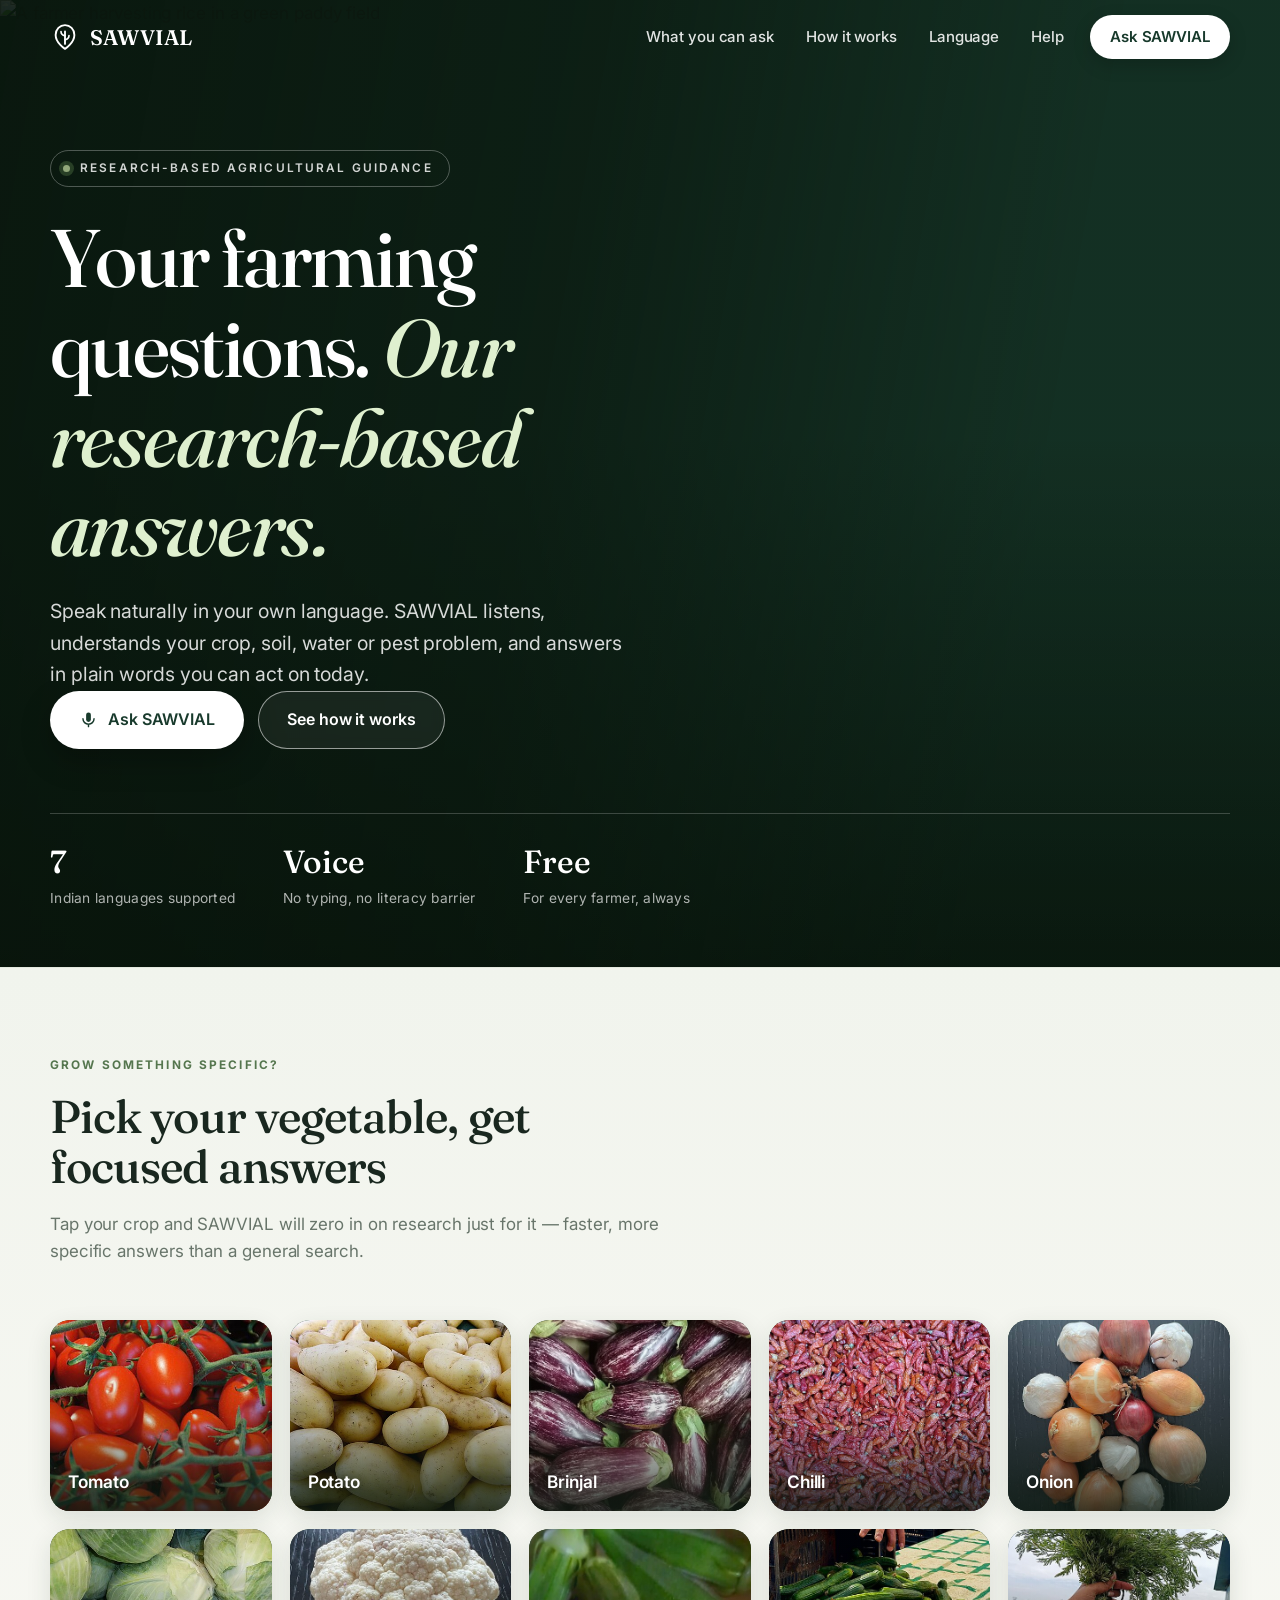
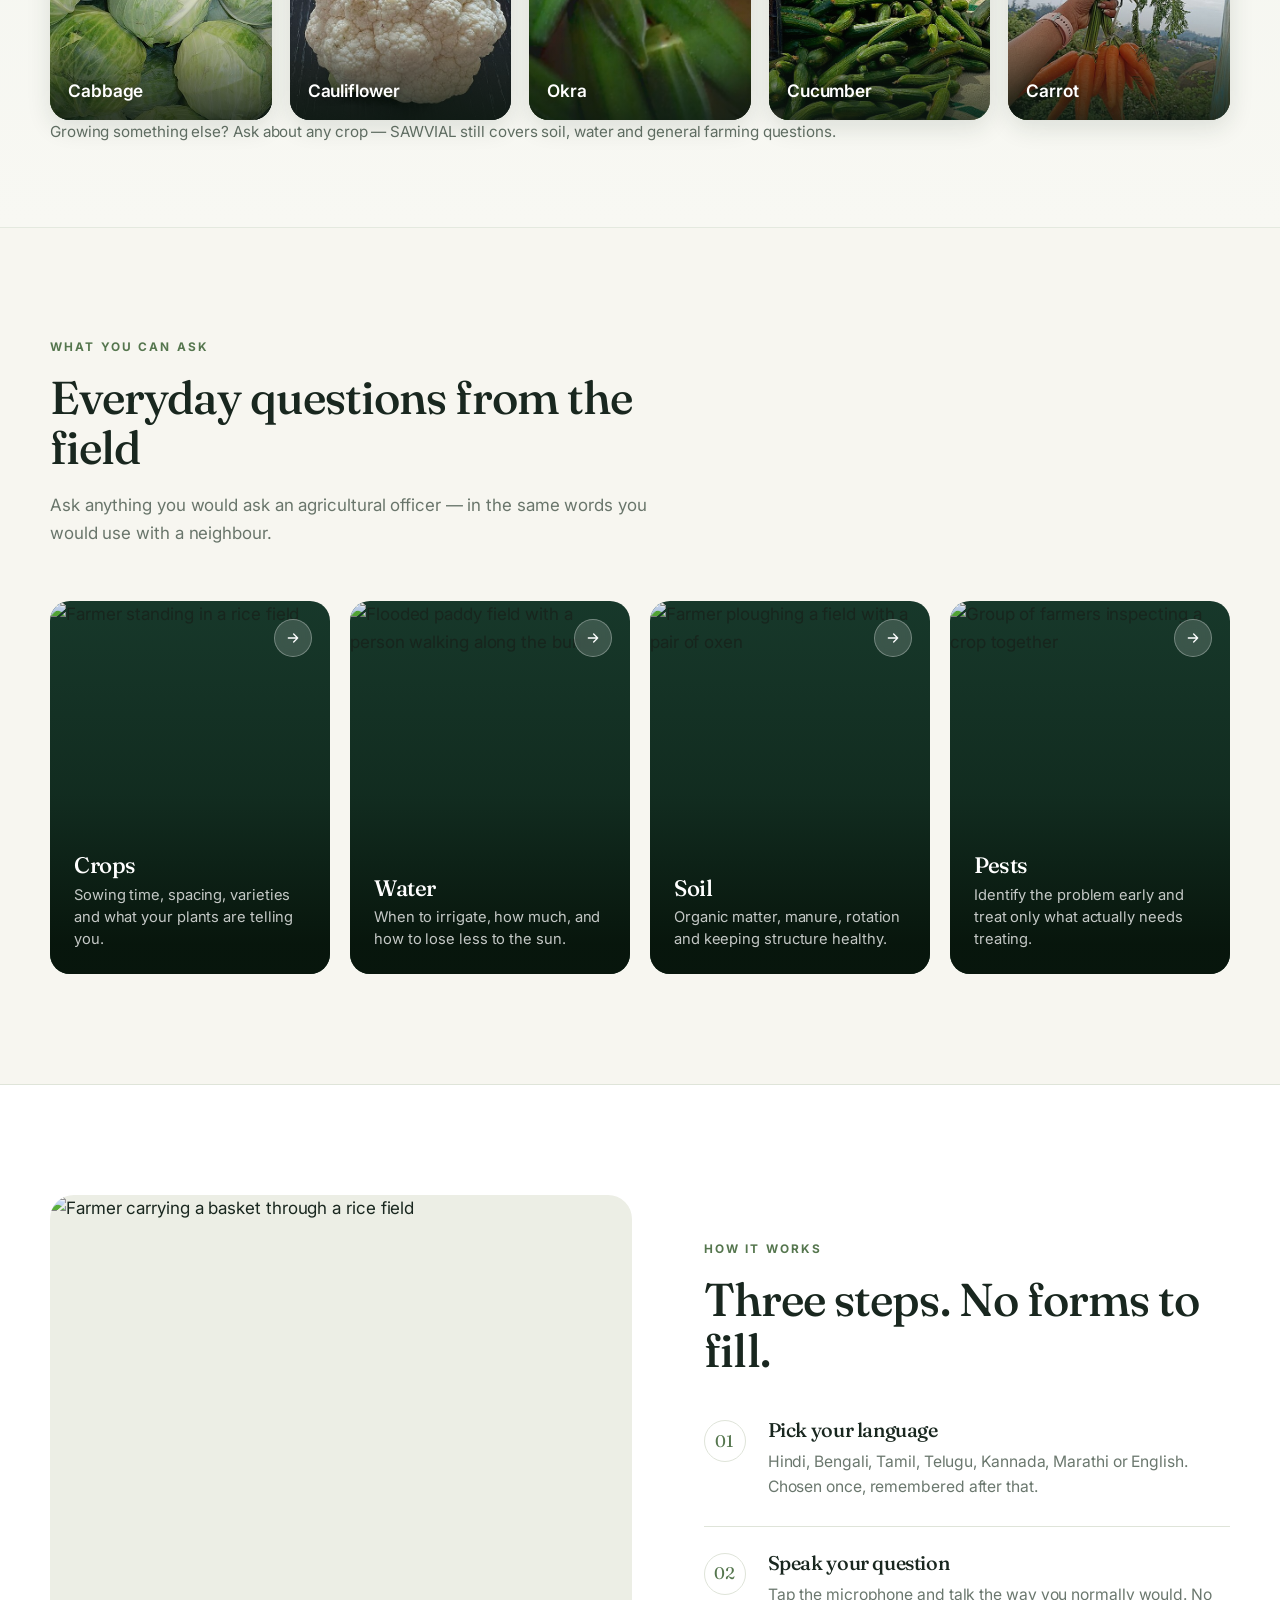
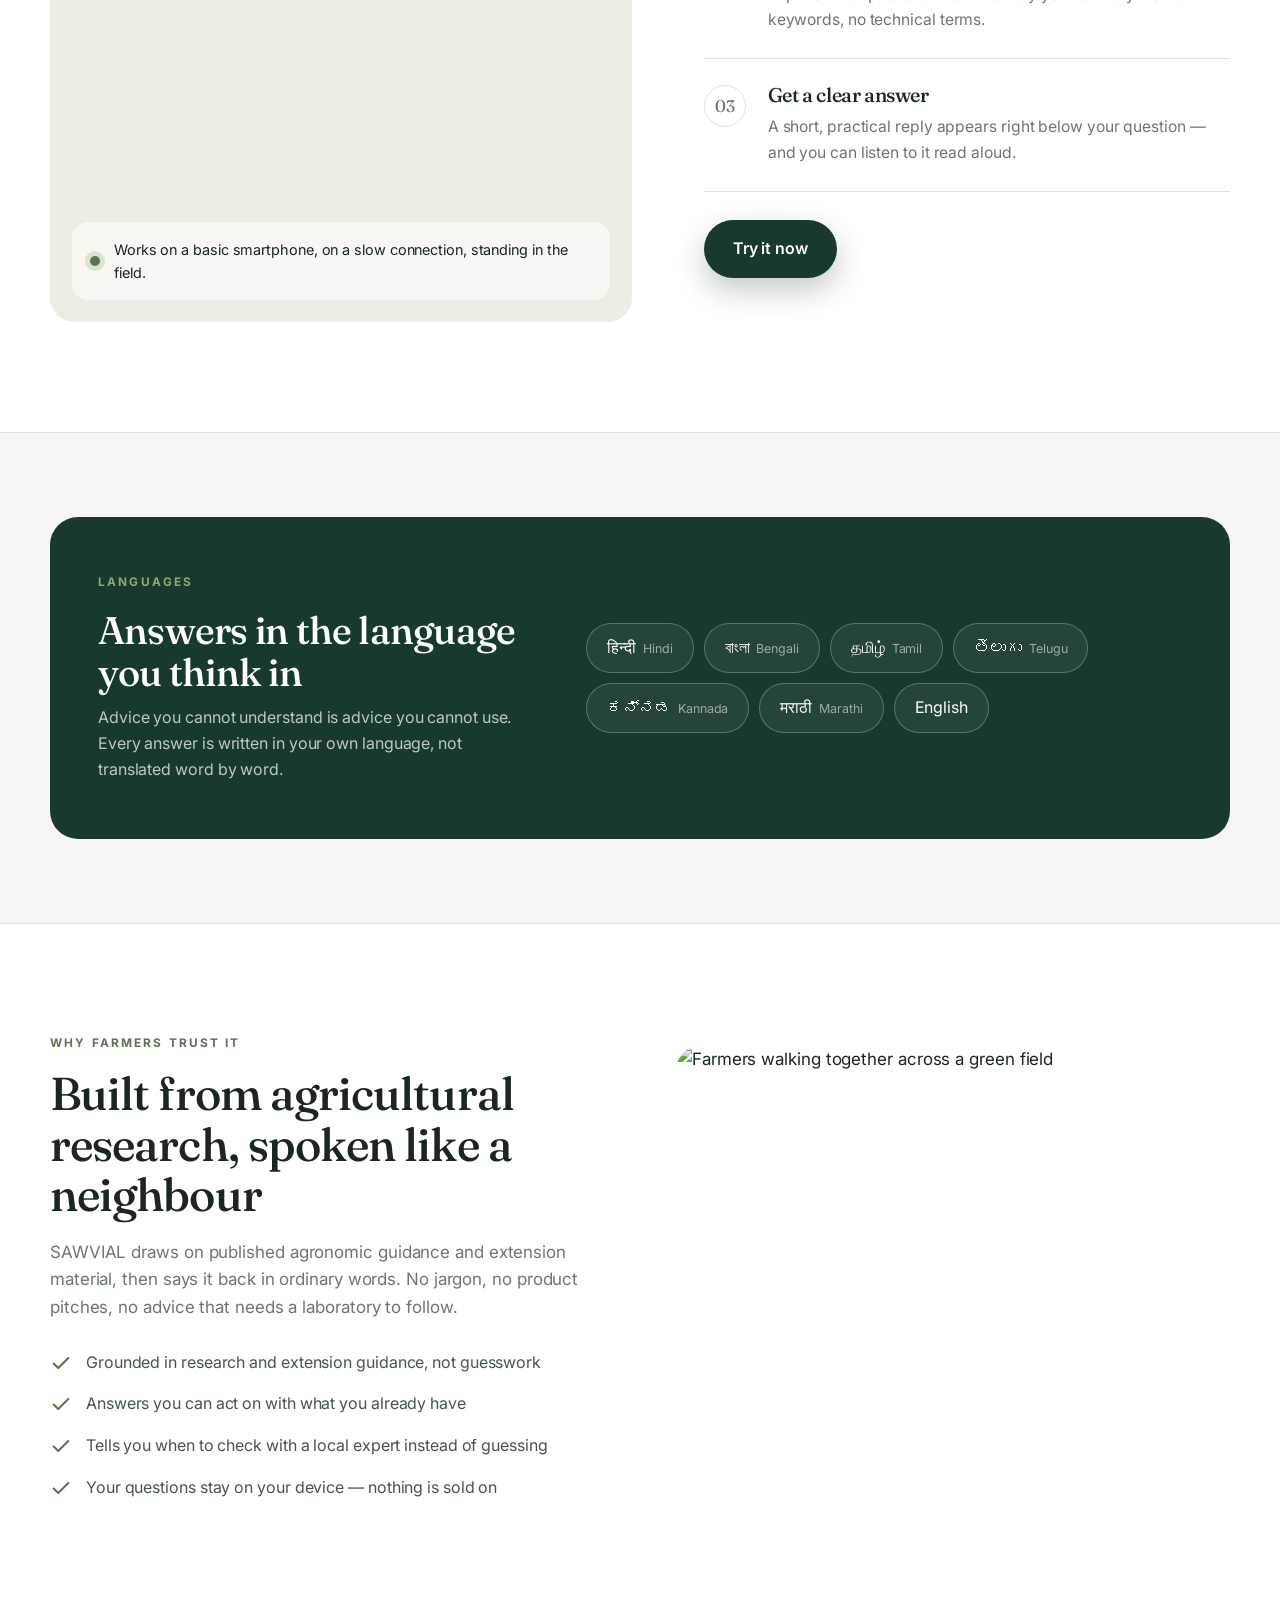
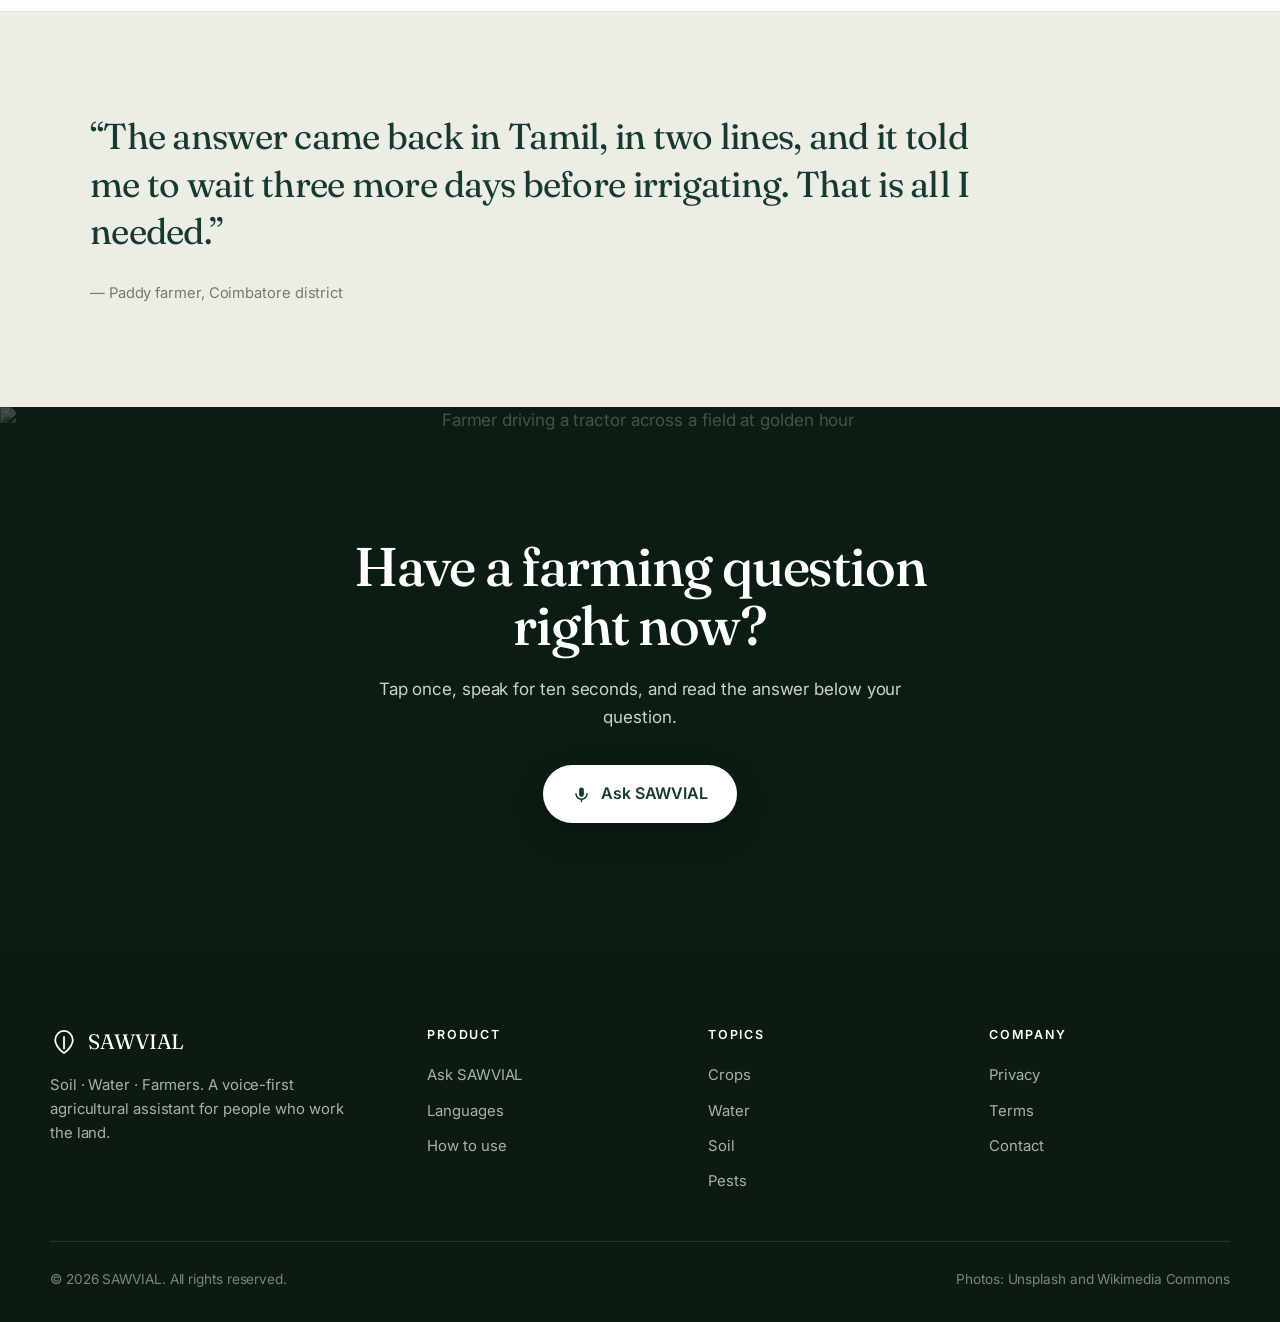
==== commit 3cccb14e: "Refresh crop picker photos and theme Co-authored-by: Copilot <223556219+Copilot@users.noreply.github" ====
--- a/sawvial/index.html
+++ b/sawvial/index.html
@@ -8,7 +8,7 @@
 <link rel="preconnect" href="https://fonts.googleapis.com" />
 <link rel="preconnect" href="https://fonts.gstatic.com" crossorigin />
 <link href="https://fonts.googleapis.com/css2?family=Fraunces:ital,opsz,wght@0,9..144,400;0,9..144,500;0,9..144,600;1,9..144,400&family=Inter:wght@400;500;600;700&display=swap" rel="stylesheet" />
-<link rel="stylesheet" href="css/landing.css" />
+<link rel="stylesheet" href="css/landing.css?v=3" />
 </head>
 <body class="lp">
 
@@ -58,6 +58,60 @@
         <div class="lp-stat"><strong data-i18n="hero.stat2n">Voice</strong><span data-i18n="hero.stat2">No typing, no literacy barrier</span></div>
         <div class="lp-stat"><strong data-i18n="hero.stat3n">Free</strong><span data-i18n="hero.stat3">For every farmer, always</span></div>
       </div>
+    </div>
+  </section>
+
+  <!-- VEGETABLE PICKER -->
+  <section class="lp-section lp-crops-section" id="vegetables">
+    <div class="wrap">
+      <div class="lp-head reveal">
+        <span class="lp-kicker" data-i18n="crops.kicker">Grow something specific?</span>
+        <h2 data-i18n="crops.title">Pick your vegetable, get focused answers</h2>
+        <p data-i18n="crops.sub">Tap your crop and SAWVIAL will zero in on research just for it — faster, more specific answers than a general search.</p>
+      </div>
+      <div class="lp-crops-grid">
+        <a class="lp-crop-card reveal" data-crop="tomato" href="ask.html?crop=tomato">
+          <img class="lp-crop-photo" src="assets/images/crops/tomato.jpg?v=2" alt="" loading="lazy" decoding="async">
+          <span class="lp-crop-name" data-i18n="crop.tomato">Tomato</span>
+        </a>
+        <a class="lp-crop-card reveal" data-crop="potato" href="ask.html?crop=potato">
+          <img class="lp-crop-photo" src="assets/images/crops/potato.jpg?v=2" alt="" loading="lazy" decoding="async">
+          <span class="lp-crop-name" data-i18n="crop.potato">Potato</span>
+        </a>
+        <a class="lp-crop-card reveal" data-crop="brinjal" href="ask.html?crop=brinjal">
+          <img class="lp-crop-photo" src="assets/images/crops/brinjal.jpg" alt="" loading="lazy" decoding="async">
+          <span class="lp-crop-name" data-i18n="crop.brinjal">Brinjal</span>
+        </a>
+        <a class="lp-crop-card reveal" data-crop="chilli" href="ask.html?crop=chilli">
+          <img class="lp-crop-photo" src="assets/images/crops/chilli.jpg" alt="" loading="lazy" decoding="async">
+          <span class="lp-crop-name" data-i18n="crop.chilli">Chilli</span>
+        </a>
+        <a class="lp-crop-card reveal" data-crop="onion" href="ask.html?crop=onion">
+          <img class="lp-crop-photo" src="assets/images/crops/onion.jpg" alt="" loading="lazy" decoding="async">
+          <span class="lp-crop-name" data-i18n="crop.onion">Onion</span>
+        </a>
+        <a class="lp-crop-card reveal" data-crop="cabbage" href="ask.html?crop=cabbage">
+          <img class="lp-crop-photo" src="assets/images/crops/cabbage.jpg" alt="" loading="lazy" decoding="async">
+          <span class="lp-crop-name" data-i18n="crop.cabbage">Cabbage</span>
+        </a>
+        <a class="lp-crop-card reveal" data-crop="cauliflower" href="ask.html?crop=cauliflower">
+          <img class="lp-crop-photo" src="assets/images/crops/cauliflower.jpg" alt="" loading="lazy" decoding="async">
+          <span class="lp-crop-name" data-i18n="crop.cauliflower">Cauliflower</span>
+        </a>
+        <a class="lp-crop-card reveal" data-crop="okra" href="ask.html?crop=okra">
+          <img class="lp-crop-photo" src="assets/images/crops/okra.jpg" alt="" loading="lazy" decoding="async">
+          <span class="lp-crop-name" data-i18n="crop.okra">Okra</span>
+        </a>
+        <a class="lp-crop-card reveal" data-crop="cucumber" href="ask.html?crop=cucumber">
+          <img class="lp-crop-photo" src="assets/images/crops/cucumber.jpg" alt="" loading="lazy" decoding="async">
+          <span class="lp-crop-name" data-i18n="crop.cucumber">Cucumber</span>
+        </a>
+        <a class="lp-crop-card reveal" data-crop="carrot" href="ask.html?crop=carrot">
+          <img class="lp-crop-photo" src="assets/images/crops/carrot.jpg" alt="" loading="lazy" decoding="async">
+          <span class="lp-crop-name" data-i18n="crop.carrot">Carrot</span>
+        </a>
+      </div>
+      <p class="lp-crops-note" data-i18n="crops.note">Growing something else? <a href="ask.html">Ask about any crop</a> — SAWVIAL still covers soil, water and general farming questions.</p>
     </div>
   </section>
 
@@ -281,7 +335,7 @@
     </div>
     <div class="lp-footer-bottom">
       <span data-i18n="footer.rights">© 2026 SAWVIAL. All rights reserved.</span>
-      <span data-i18n="footer.photos">Photography: Unsplash</span>
+      <a href="photo-credits.html" data-i18n="footer.photos">Photography: Unsplash</a>
     </div>
   </div>
 </footer>
--- a/sawvial/css/landing.css
+++ b/sawvial/css/landing.css
@@ -33,16 +33,16 @@
 }
 
 :root {
-  --ink: #101a12;
-  --ink-2: #2b3a2e;
-  --forest: #14301c;
-  --forest-2: #1e4427;
-  --leaf: #4c8c4a;
-  --leaf-soft: #7fb069;
-  --cream: #faf8f2;
-  --cream-2: #f1ede1;
-  --line: #e4ded0;
-  --sand: #c9a227;
+  --ink: #19271f;
+  --ink-2: #46564a;
+  --forest: #183a2c;
+  --forest-2: #28523d;
+  --leaf: #55764e;
+  --leaf-soft: #91a77a;
+  --cream: #f7f6f0;
+  --cream-2: #eceee5;
+  --line: #dfe4d9;
+  --sand: #b69a62;
 
   --font-sans: "Inter", "Segoe UI", "Noto Sans", "Noto Sans Devanagari",
     "Noto Sans Tamil", "Noto Sans Telugu", "Noto Sans Kannada",
@@ -410,6 +410,115 @@
   font-size: 1.06rem;
 }
 
+/* ---------- Vegetable picker (home page) ---------- */
+.lp-crops-section {
+  padding: 88px 0 82px;
+  background: linear-gradient(180deg, #f1f4ed 0%, #f8f8f3 100%);
+  border-block: 1px solid #e4e9df;
+}
+
+.lp-crops-grid {
+  display: grid;
+  grid-template-columns: repeat(5, 1fr);
+  gap: 18px;
+}
+
+.lp-crop-card {
+  position: relative;
+  isolation: isolate;
+  display: flex;
+  flex-direction: column;
+  align-items: flex-start;
+  justify-content: flex-end;
+  aspect-ratio: 1.16 / 1;
+  overflow: hidden;
+  padding: 18px;
+  border-radius: 20px;
+  color: #fff;
+  font-weight: 600;
+  background: #294334;
+  box-shadow: 0 8px 24px rgba(28, 48, 34, 0.12);
+  transition: transform 0.25s var(--ease), box-shadow 0.25s var(--ease);
+}
+
+.lp-crop-card::after {
+  position: absolute;
+  z-index: 1;
+  inset: 0;
+  content: "";
+  background: linear-gradient(180deg, rgba(13, 26, 18, 0.02) 24%, rgba(13, 26, 18, 0.18) 56%, rgba(13, 26, 18, 0.78) 100%);
+  pointer-events: none;
+}
+
+.lp-crop-card:hover,
+.lp-crop-card:focus-visible {
+  transform: translateY(-4px);
+  box-shadow: 0 16px 32px rgba(28, 48, 34, 0.2);
+}
+
+.lp-crop-card:focus-visible {
+  outline: 3px solid var(--sand);
+  outline-offset: 3px;
+}
+
+.lp-crop-photo {
+  position: absolute;
+  z-index: 0;
+  inset: 0;
+  width: 100%;
+  height: 100%;
+  object-fit: cover;
+  object-position: center;
+  transition: transform 0.6s var(--ease);
+}
+
+.lp-crop-card:hover .lp-crop-photo {
+  transform: scale(1.06);
+}
+
+.lp-crop-name {
+  position: relative;
+  z-index: 2;
+  font-size: 1.08rem;
+  line-height: 1.2;
+  color: #fff;
+  text-shadow: 0 1px 8px rgba(0, 0, 0, 0.3);
+}
+
+.lp-crop-card[data-crop="potato"] .lp-crop-photo,
+.lp-crop-card[data-crop="carrot"] .lp-crop-photo {
+  object-position: center 68%;
+}
+
+.lp-crop-card[data-crop="cucumber"] .lp-crop-photo {
+  object-position: center 72%;
+}
+
+.lp-crops-note {
+  margin-top: 28px;
+  color: var(--ink-2);
+  opacity: 0.85;
+  font-size: 0.95rem;
+}
+
+.lp-crops-note a {
+  color: var(--leaf);
+  font-weight: 600;
+}
+
+@media (max-width: 1100px) {
+  .lp-crops-grid { grid-template-columns: repeat(4, 1fr); }
+}
+@media (max-width: 860px) {
+  .lp-crops-grid { grid-template-columns: repeat(3, 1fr); }
+}
+@media (max-width: 520px) {
+  .lp-crops-section { padding: 64px 0; }
+  .lp-crops-grid { grid-template-columns: repeat(2, 1fr); gap: 12px; }
+  .lp-crop-card { border-radius: 16px; padding: 14px; }
+  .lp-crop-name { font-size: 0.98rem; }
+}
+
 /* ---------- Topic cards ---------- */
 .lp-topics {
   display: grid;
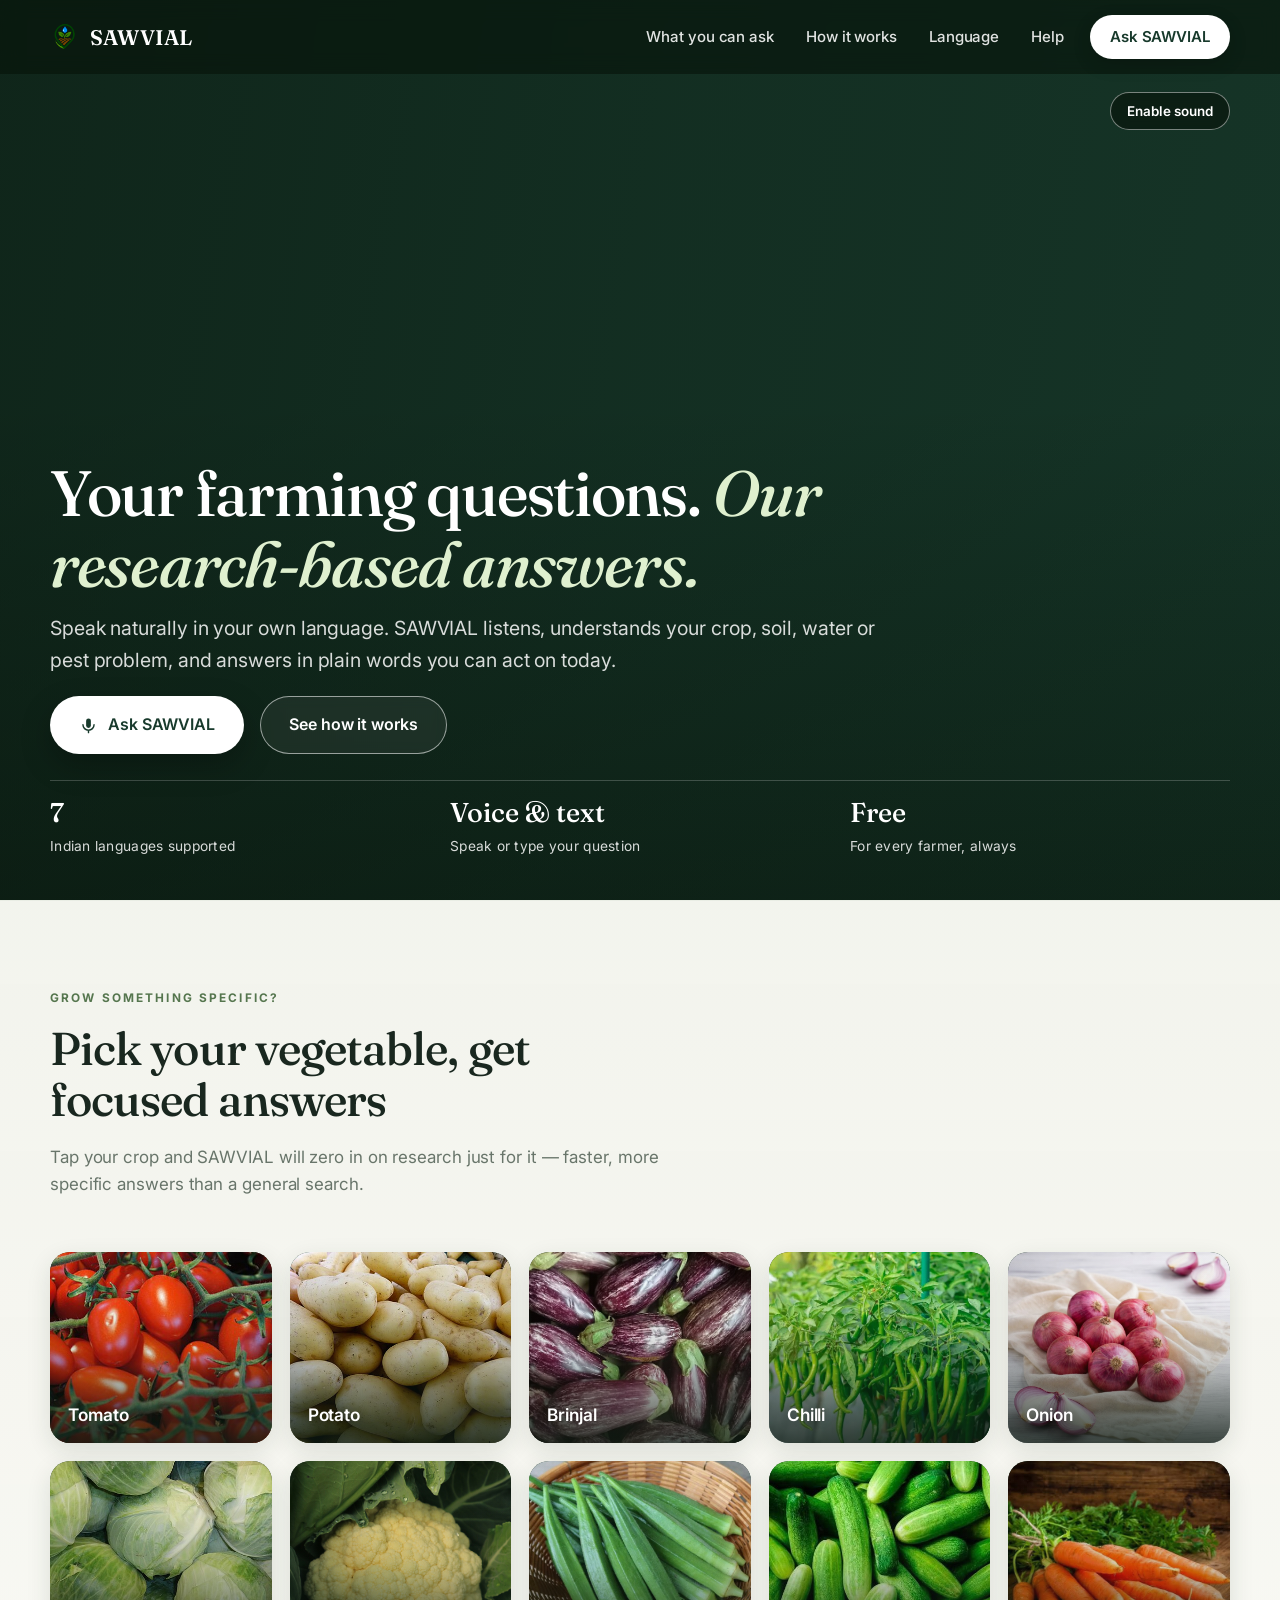
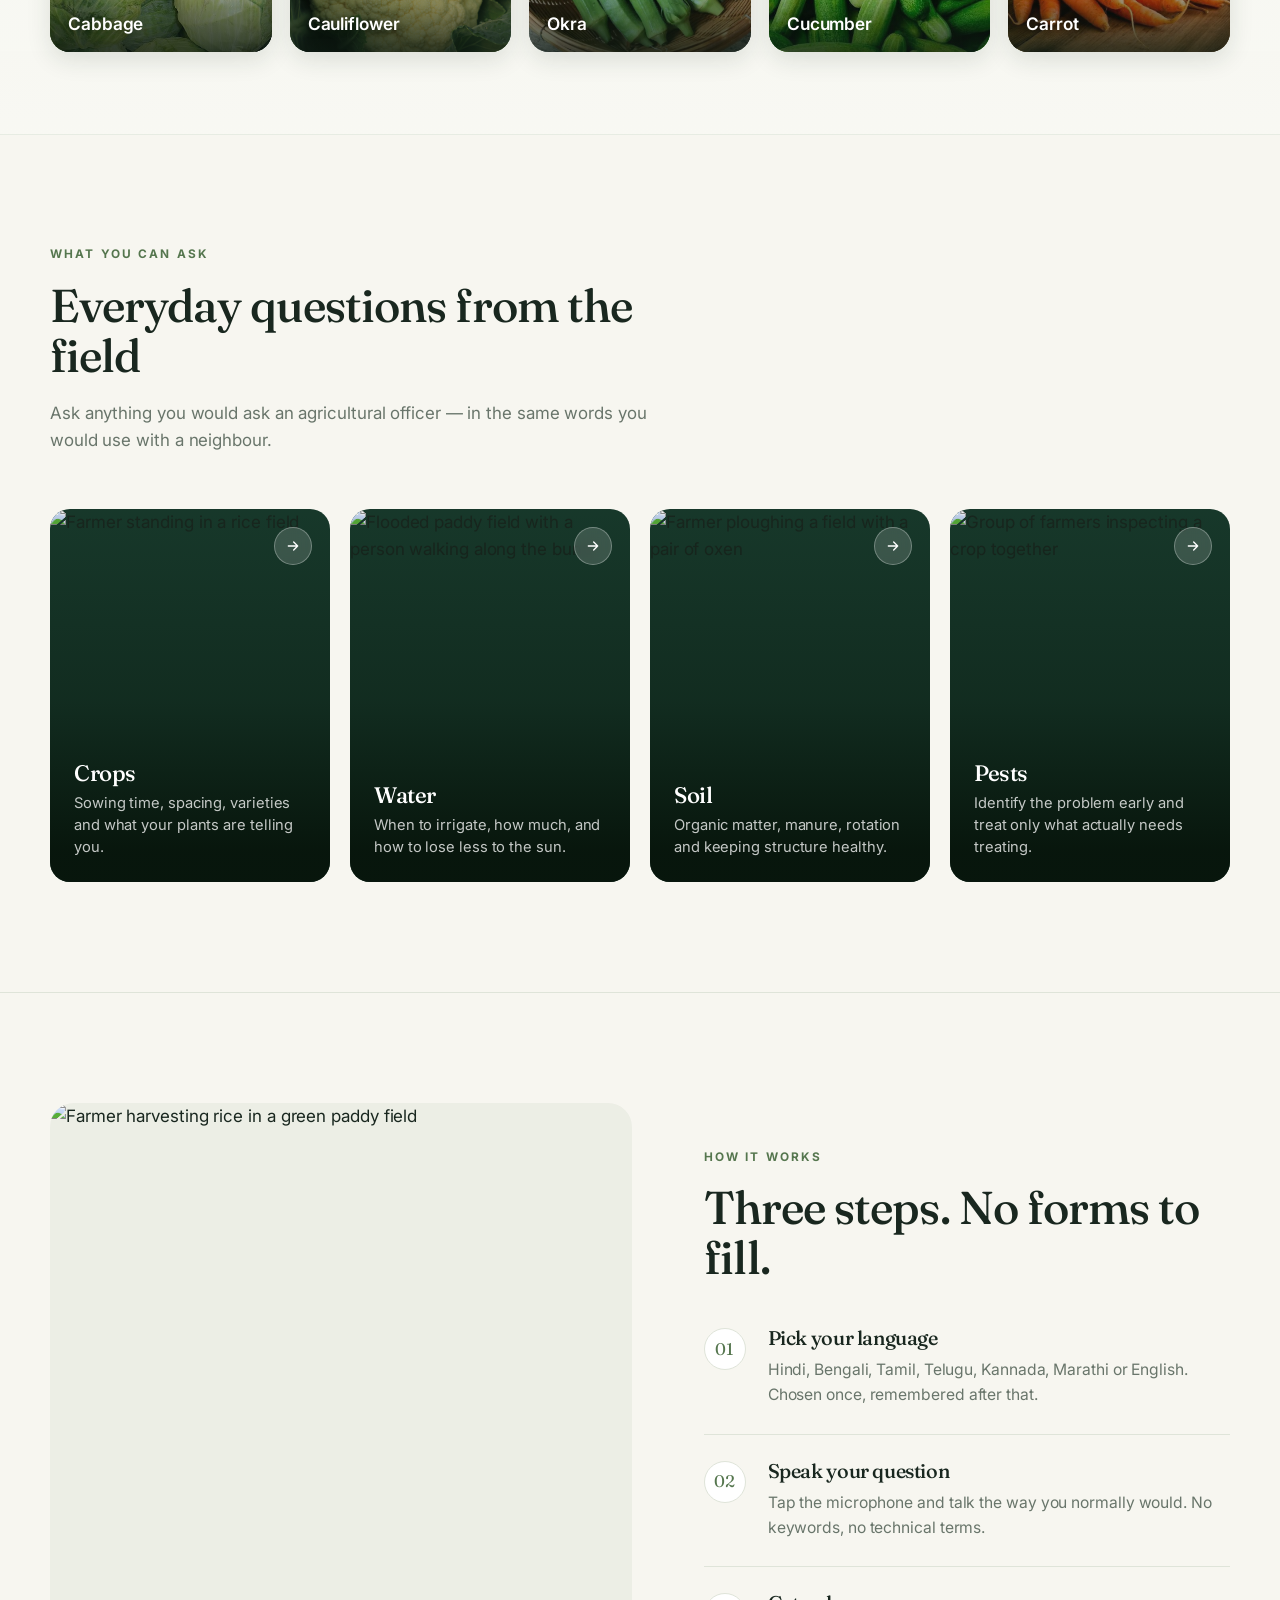
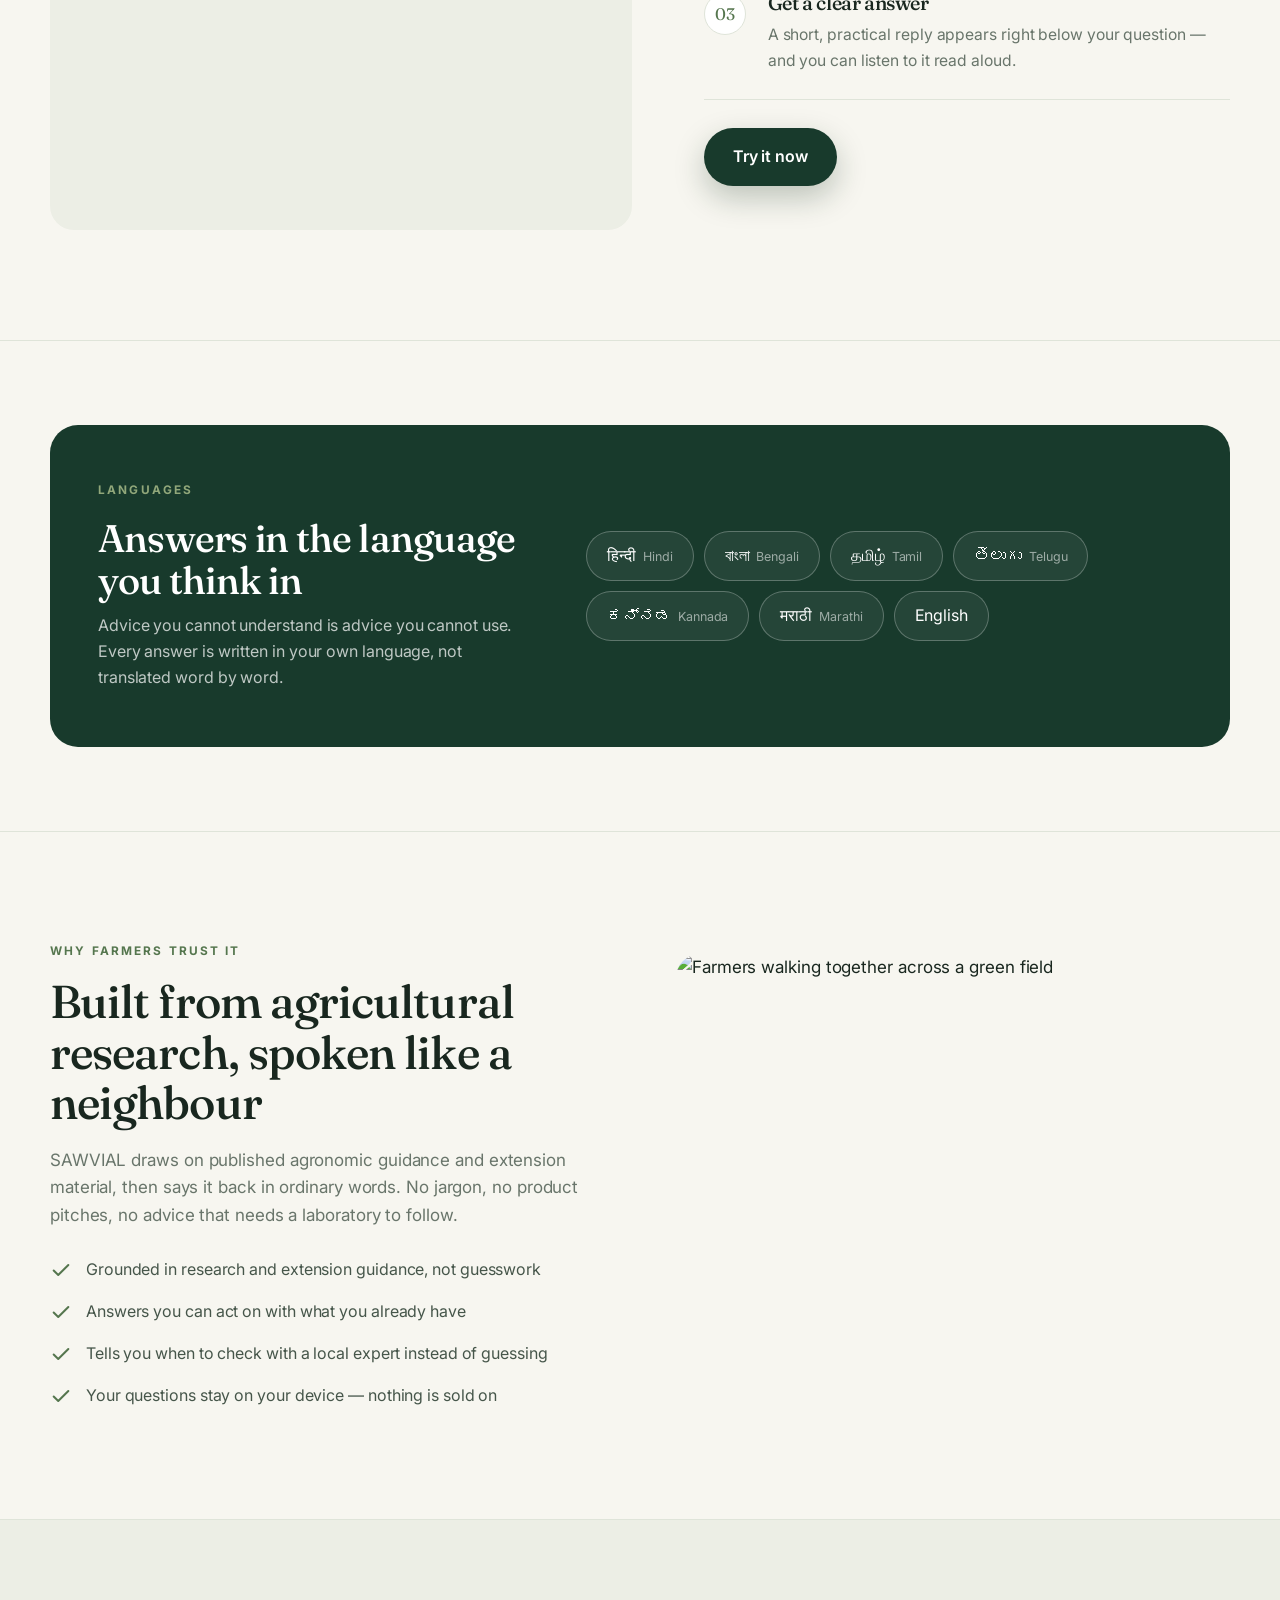
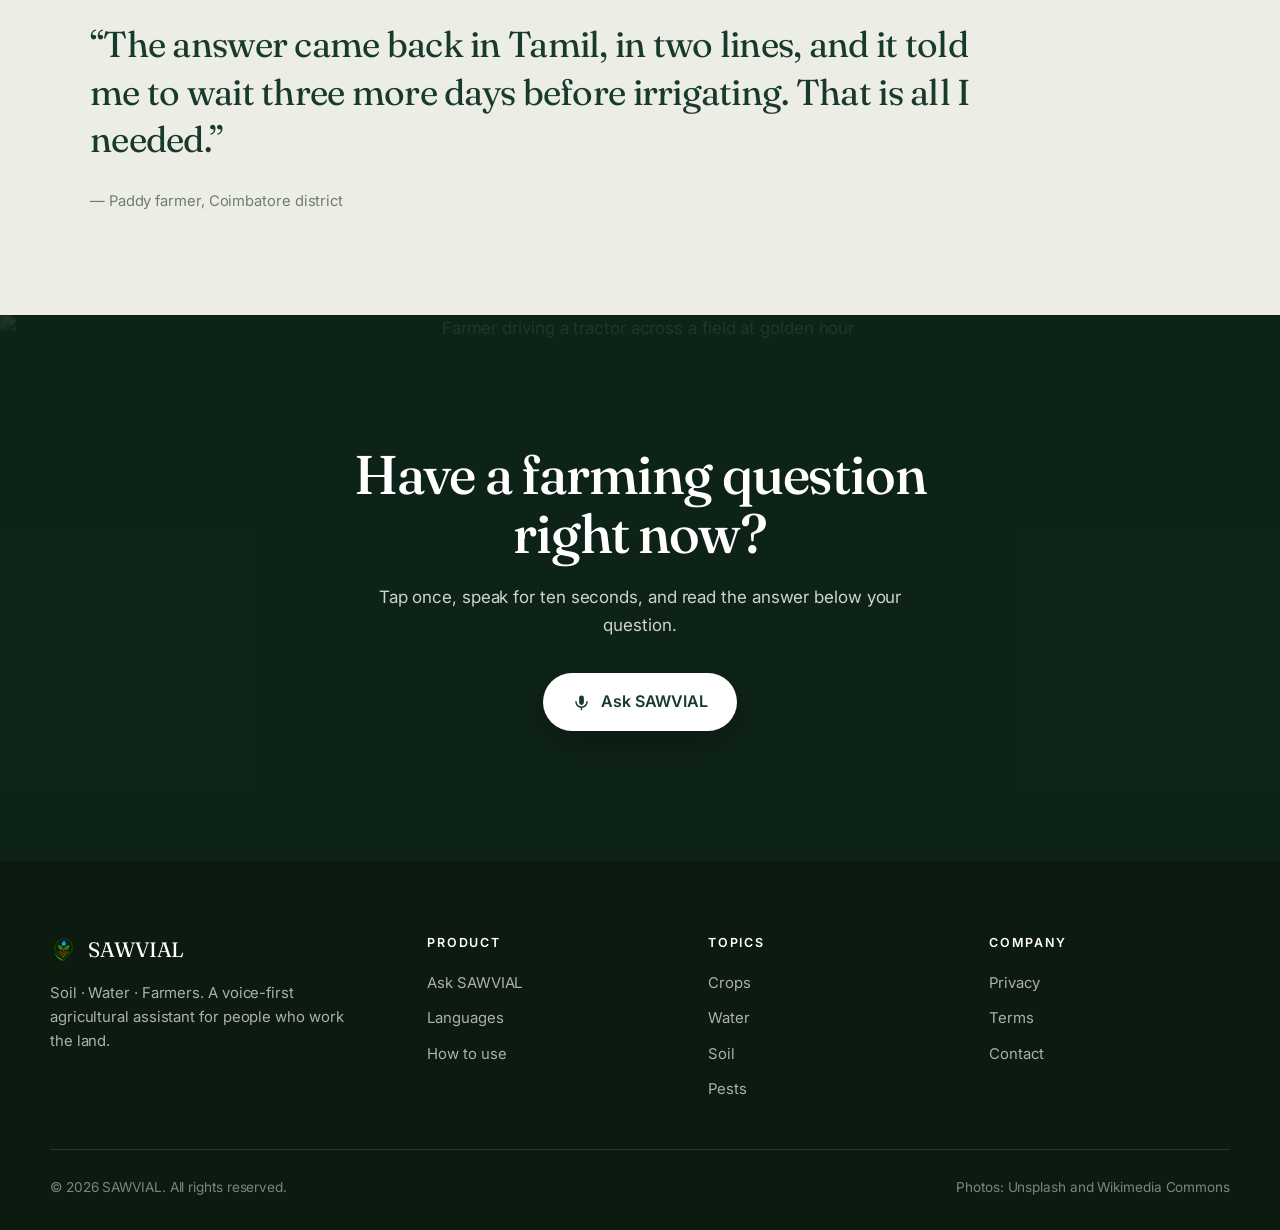
==== commit cd100d54: "Update SAWVIAL branding and homepage" ====
--- a/sawvial/index.html
+++ b/sawvial/index.html
@@ -5,23 +5,19 @@
 <meta name="viewport" content="width=device-width, initial-scale=1.0" />
 <title>SAWVIAL — Your farming questions, answered simply</title>
 <meta name="description" content="SAWVIAL is a voice-first, multilingual agricultural assistant. Speak your farming question and get simple, research-based guidance." />
+<link rel="icon" type="image/png" href="assets/images/sawvial-logo.png?v=2" />
 <link rel="preconnect" href="https://fonts.googleapis.com" />
 <link rel="preconnect" href="https://fonts.gstatic.com" crossorigin />
 <link href="https://fonts.googleapis.com/css2?family=Fraunces:ital,opsz,wght@0,9..144,400;0,9..144,500;0,9..144,600;1,9..144,400&family=Inter:wght@400;500;600;700&display=swap" rel="stylesheet" />
-<link rel="stylesheet" href="css/landing.css?v=3" />
+<link rel="stylesheet" href="css/landing.css?v=13" />
 </head>
 <body class="lp">
 
 <header class="lp-nav" id="lp-nav">
   <div class="lp-nav-inner">
     <a href="index.html" class="lp-brand">
-      <svg viewBox="0 0 24 24" fill="none" aria-hidden="true">
-        <path d="M12 21.5C12 21.5 4.5 16.6 4.5 10.3C4.5 5.9 7.9 2.5 12 2.5C16.1 2.5 19.5 5.9 19.5 10.3C19.5 16.6 12 21.5 12 21.5Z" stroke="currentColor" stroke-width="1.5" stroke-linejoin="round"/>
-        <path d="M12 17.5V7.5" stroke="currentColor" stroke-width="1.5" stroke-linecap="round"/>
-        <path d="M12 11C12 11 8.8 10.4 8.8 7.6" stroke="currentColor" stroke-width="1.3" stroke-linecap="round"/>
-        <path d="M12 14.2C12 14.2 15.2 13.6 15.2 10.8" stroke="currentColor" stroke-width="1.3" stroke-linecap="round"/>
-      </svg>
-      SAWVIAL
+      <img src="assets/images/sawvial-logo.png?v=2" alt="SAWVIAL logo" width="38" height="38" />
+      <span>SAWVIAL</span>
     </a>
     <button class="lp-nav-toggle" id="lp-nav-toggle" aria-expanded="false" data-i18n-aria="nav.menu" aria-label="Open menu">☰</button>
     <nav class="lp-nav-links" id="lp-nav-links" aria-label="Main navigation">
@@ -38,24 +34,29 @@
 
   <!-- HERO -->
   <section class="lp-hero">
-    <div class="lp-hero-media">
-      <img src="https://images.unsplash.com/photo-1530507629858-e4977d30e9e0?auto=format&fit=crop&w=2000&q=80"
-           alt="A farmer harvesting rice in a green paddy field" fetchpriority="high" />
-    </div>
+    <div class="lp-video-background" aria-hidden="true">
+      <video id="lp-hero-video" autoplay muted loop playsinline preload="auto">
+        <source src="assets/videos/hero-background.mp4" type="video/mp4">
+      </video>
+    </div>
+    <button class="lp-video-sound-toggle" id="lp-video-sound-toggle" type="button"
+      data-i18n="hero.soundOn" data-i18n-aria="hero.soundOn" aria-label="Enable sound"
+      aria-controls="lp-hero-video" aria-pressed="false">Enable sound</button>
     <div class="lp-hero-inner">
-      <span class="lp-eyebrow" data-i18n="hero.eyebrow">Research-based agricultural guidance</span>
-      <h1 data-i18n-html="hero.title">Your farming questions. <em>Our research-based answers.</em></h1>
-      <p class="lp-hero-sub" data-i18n="hero.sub">Speak naturally in your own language.</p>
-      <div class="lp-hero-actions">
-        <a href="ask.html" class="lp-btn lp-btn-light">
-          <svg viewBox="0 0 24 24" fill="none" aria-hidden="true"><path d="M12 15a3 3 0 0 0 3-3V6a3 3 0 1 0-6 0v6a3 3 0 0 0 3 3Z" fill="currentColor"/><path d="M19 11a7 7 0 0 1-14 0M12 18v3" stroke="currentColor" stroke-width="1.8" stroke-linecap="round"/></svg>
-          <span data-i18n="nav.ask">Ask SAWVIAL</span>
-        </a>
-        <a href="#how" class="lp-btn lp-btn-ghost" data-i18n="hero.cta2">See how it works</a>
+      <div class="lp-hero-copy">
+        <h1 data-i18n-html="hero.title">Your farming questions. <em>Our research-based answers.</em></h1>
+        <p class="lp-hero-sub" data-i18n="hero.sub">Speak naturally in your own language.</p>
+        <div class="lp-hero-actions">
+          <a href="ask.html" class="lp-btn lp-btn-light">
+            <svg viewBox="0 0 24 24" fill="none" aria-hidden="true"><path d="M12 15a3 3 0 0 0 3-3V6a3 3 0 1 0-6 0v6a3 3 0 0 0 3 3Z" fill="currentColor"/><path d="M19 11a7 7 0 0 1-14 0M12 18v3" stroke="currentColor" stroke-width="1.8" stroke-linecap="round"/></svg>
+            <span data-i18n="nav.ask">Ask SAWVIAL</span>
+          </a>
+          <a href="#how" class="lp-btn lp-btn-ghost" data-i18n="hero.cta2">See how it works</a>
+        </div>
       </div>
       <div class="lp-hero-stats">
         <div class="lp-stat"><strong data-i18n="hero.stat1n">7</strong><span data-i18n="hero.stat1">Indian languages supported</span></div>
-        <div class="lp-stat"><strong data-i18n="hero.stat2n">Voice</strong><span data-i18n="hero.stat2">No typing, no literacy barrier</span></div>
+        <div class="lp-stat"><strong data-i18n="hero.stat2n">Voice &amp; text</strong><span data-i18n="hero.stat2">Speak or type your question</span></div>
         <div class="lp-stat"><strong data-i18n="hero.stat3n">Free</strong><span data-i18n="hero.stat3">For every farmer, always</span></div>
       </div>
     </div>
@@ -83,11 +84,11 @@
           <span class="lp-crop-name" data-i18n="crop.brinjal">Brinjal</span>
         </a>
         <a class="lp-crop-card reveal" data-crop="chilli" href="ask.html?crop=chilli">
-          <img class="lp-crop-photo" src="assets/images/crops/chilli.jpg" alt="" loading="lazy" decoding="async">
+          <img class="lp-crop-photo" src="assets/images/crops/chilli.jpg?v=3" alt="" loading="lazy" decoding="async">
           <span class="lp-crop-name" data-i18n="crop.chilli">Chilli</span>
         </a>
         <a class="lp-crop-card reveal" data-crop="onion" href="ask.html?crop=onion">
-          <img class="lp-crop-photo" src="assets/images/crops/onion.jpg" alt="" loading="lazy" decoding="async">
+          <img class="lp-crop-photo" src="assets/images/crops/onion.jpg?v=3" alt="" loading="lazy" decoding="async">
           <span class="lp-crop-name" data-i18n="crop.onion">Onion</span>
         </a>
         <a class="lp-crop-card reveal" data-crop="cabbage" href="ask.html?crop=cabbage">
@@ -95,23 +96,22 @@
           <span class="lp-crop-name" data-i18n="crop.cabbage">Cabbage</span>
         </a>
         <a class="lp-crop-card reveal" data-crop="cauliflower" href="ask.html?crop=cauliflower">
-          <img class="lp-crop-photo" src="assets/images/crops/cauliflower.jpg" alt="" loading="lazy" decoding="async">
+          <img class="lp-crop-photo" src="assets/images/crops/cauliflower.jpg?v=2" alt="" loading="lazy" decoding="async">
           <span class="lp-crop-name" data-i18n="crop.cauliflower">Cauliflower</span>
         </a>
         <a class="lp-crop-card reveal" data-crop="okra" href="ask.html?crop=okra">
-          <img class="lp-crop-photo" src="assets/images/crops/okra.jpg" alt="" loading="lazy" decoding="async">
+          <img class="lp-crop-photo" src="assets/images/crops/okra.jpg?v=3" alt="" loading="lazy" decoding="async">
           <span class="lp-crop-name" data-i18n="crop.okra">Okra</span>
         </a>
         <a class="lp-crop-card reveal" data-crop="cucumber" href="ask.html?crop=cucumber">
-          <img class="lp-crop-photo" src="assets/images/crops/cucumber.jpg" alt="" loading="lazy" decoding="async">
+          <img class="lp-crop-photo" src="assets/images/crops/cucumber.jpg?v=3" alt="" loading="lazy" decoding="async">
           <span class="lp-crop-name" data-i18n="crop.cucumber">Cucumber</span>
         </a>
         <a class="lp-crop-card reveal" data-crop="carrot" href="ask.html?crop=carrot">
-          <img class="lp-crop-photo" src="assets/images/crops/carrot.jpg" alt="" loading="lazy" decoding="async">
+          <img class="lp-crop-photo" src="assets/images/crops/carrot.jpg?v=3" alt="" loading="lazy" decoding="async">
           <span class="lp-crop-name" data-i18n="crop.carrot">Carrot</span>
         </a>
       </div>
-      <p class="lp-crops-note" data-i18n="crops.note">Growing something else? <a href="ask.html">Ask about any crop</a> — SAWVIAL still covers soil, water and general farming questions.</p>
     </div>
   </section>
 
@@ -169,15 +169,11 @@
   </section>
 
   <!-- HOW IT WORKS -->
-  <section class="lp-section" id="how" style="background:#fff;border-block:1px solid var(--line);">
+  <section class="lp-section" id="how" style="border-block:1px solid var(--line);">
     <div class="wrap">
       <div class="lp-steps-grid">
         <div class="lp-steps-photo reveal">
-          <img src="https://images.unsplash.com/photo-1559884743-74a57598c6c7?auto=format&fit=crop&w=1000&q=80" alt="Farmer carrying a basket through a rice field" loading="lazy" />
-          <div class="lp-steps-badge">
-            <span class="dot"></span>
-            <span data-i18n="how.badge">Works on a basic smartphone.</span>
-          </div>
+          <img src="https://images.unsplash.com/photo-1530507629858-e4977d30e9e0?auto=format&fit=crop&w=1000&q=80" alt="Farmer harvesting rice in a green paddy field" loading="lazy" />
         </div>
         <div class="reveal">
           <div class="lp-head" style="margin-bottom:12px;">
@@ -236,7 +232,7 @@
   </section>
 
   <!-- TRUST -->
-  <section class="lp-section" style="background:#fff;border-block:1px solid var(--line);">
+  <section class="lp-section" style="border-block:1px solid var(--line);">
     <div class="wrap">
       <div class="lp-split">
         <div class="reveal">
@@ -299,11 +295,8 @@
     <div class="lp-footer-grid">
       <div>
         <div class="lp-footer-brand">
-          <svg viewBox="0 0 24 24" fill="none" aria-hidden="true">
-            <path d="M12 21.5C12 21.5 4.5 16.6 4.5 10.3C4.5 5.9 7.9 2.5 12 2.5C16.1 2.5 19.5 5.9 19.5 10.3C19.5 16.6 12 21.5 12 21.5Z" stroke="currentColor" stroke-width="1.5" stroke-linejoin="round"/>
-            <path d="M12 17.5V7.5" stroke="currentColor" stroke-width="1.5" stroke-linecap="round"/>
-          </svg>
-          SAWVIAL
+          <img src="assets/images/sawvial-logo.png?v=2" alt="SAWVIAL logo" width="28" height="28" />
+          <span>SAWVIAL</span>
         </div>
         <p style="max-width:34ch;" data-i18n="footer.tagline">Soil · Water · Farmers.</p>
       </div>
@@ -341,12 +334,14 @@
 </footer>
 
 <script src="js/script.js"></script>
-<script src="js/i18n.js"></script>
+<script src="js/i18n.js?v=2"></script>
 <script>
   (function () {
     var nav = document.getElementById("lp-nav");
     var toggle = document.getElementById("lp-nav-toggle");
     var links = document.getElementById("lp-nav-links");
+    var heroVideo = document.getElementById("lp-hero-video");
+    var soundToggle = document.getElementById("lp-video-sound-toggle");
 
     function onScroll() {
       nav.classList.toggle("solid", window.scrollY > 40);
@@ -358,6 +353,42 @@
       var open = links.classList.toggle("open");
       toggle.setAttribute("aria-expanded", open ? "true" : "false");
     });
+
+    function updateVideoSoundToggle() {
+      var label = t(heroVideo.muted ? "hero.soundOn" : "hero.soundOff");
+      soundToggle.textContent = label;
+      soundToggle.setAttribute("aria-label", label);
+      soundToggle.setAttribute("aria-pressed", heroVideo.muted ? "false" : "true");
+    }
+
+    soundToggle.addEventListener("click", function () {
+      heroVideo.muted = !heroVideo.muted;
+      updateVideoSoundToggle();
+      startHeroVideo();
+    });
+    updateVideoSoundToggle();
+
+    var reduceMotion = window.matchMedia("(prefers-reduced-motion: reduce)");
+
+    function startHeroVideo() {
+      if (reduceMotion.matches || document.visibilityState === "hidden" || !heroVideo.paused) {
+        return;
+      }
+      var videoPlayPromise = heroVideo.play();
+      if (videoPlayPromise && typeof videoPlayPromise.catch === "function") {
+        videoPlayPromise.catch(function (error) {
+          console.warn("Hero background video autoplay failed:", error);
+        });
+      }
+    }
+
+    if (reduceMotion.matches) {
+      heroVideo.pause();
+    } else {
+      startHeroVideo();
+    }
+    document.addEventListener("visibilitychange", startHeroVideo);
+    window.addEventListener("pageshow", startHeroVideo);
 
     var io = new IntersectionObserver(function (entries) {
       entries.forEach(function (e) {
--- a/sawvial/css/landing.css
+++ b/sawvial/css/landing.css
@@ -61,6 +61,49 @@
   letter-spacing: -0.005em;
 }
 
+.lp-video-background {
+  position: absolute;
+  z-index: -2;
+  inset: 0;
+  overflow: hidden;
+  background: transparent;
+  pointer-events: none;
+}
+
+.lp-video-background video {
+  position: absolute;
+  inset: 0;
+  width: 100%;
+  height: 100%;
+  object-fit: cover;
+}
+
+.lp-video-sound-toggle {
+  position: absolute;
+  z-index: 2;
+  top: 92px;
+  right: max(24px, calc((100% - 1180px) / 2));
+  padding: 10px 16px;
+  border: 1px solid rgba(255, 255, 255, 0.45);
+  border-radius: 999px;
+  background: rgba(8, 20, 11, 0.66);
+  color: #fff;
+  font: 600 0.84rem var(--font-sans);
+  cursor: pointer;
+  backdrop-filter: blur(8px);
+  -webkit-backdrop-filter: blur(8px);
+}
+
+.lp-video-sound-toggle:hover,
+.lp-video-sound-toggle:focus-visible {
+  background: rgba(8, 20, 11, 0.88);
+}
+
+.lp-video-sound-toggle:focus-visible {
+  outline: 2px solid #fff;
+  outline-offset: 3px;
+}
+
 .lp .wrap {
   width: min(1180px, calc(100% - 48px));
   margin-inline: auto;
@@ -85,6 +128,9 @@
   position: fixed;
   inset: 0 0 auto 0;
   z-index: 60;
+  background: rgba(8, 20, 11, 0.62);
+  backdrop-filter: blur(10px);
+  -webkit-backdrop-filter: blur(10px);
   transition: background 0.35s var(--ease), box-shadow 0.35s var(--ease);
 }
 
@@ -113,6 +159,13 @@
 .lp-brand svg {
   width: 30px;
   height: 30px;
+  flex: none;
+}
+
+.lp-brand img {
+  width: 30px;
+  height: 30px;
+  object-fit: contain;
   flex: none;
 }
 
@@ -147,28 +200,28 @@
 }
 
 .lp-nav.solid {
-  background: rgba(250, 248, 242, 0.92);
+  background: rgba(8, 20, 11, 0.88);
   backdrop-filter: blur(14px);
   -webkit-backdrop-filter: blur(14px);
-  box-shadow: 0 1px 0 var(--line);
+  box-shadow: 0 1px 0 rgba(255, 255, 255, 0.14);
 }
 
 .lp-nav.solid .lp-brand {
+  color: #fff;
+}
+
+.lp-nav.solid .lp-nav-links a {
+  color: rgba(255, 255, 255, 0.86);
+}
+
+.lp-nav.solid .lp-nav-links a:hover {
+  background: rgba(255, 255, 255, 0.12);
+  color: #fff;
+}
+
+.lp-nav.solid .lp-nav-links .lp-nav-cta {
+  background: #fff;
   color: var(--forest);
-}
-
-.lp-nav.solid .lp-nav-links a {
-  color: var(--ink-2);
-}
-
-.lp-nav.solid .lp-nav-links a:hover {
-  background: rgba(20, 48, 28, 0.07);
-  color: var(--forest);
-}
-
-.lp-nav.solid .lp-nav-links .lp-nav-cta {
-  background: var(--forest);
-  color: #fff;
   box-shadow: 0 6px 18px rgba(20, 48, 28, 0.22);
 }
 
@@ -254,32 +307,10 @@
   min-height: 100svh;
   display: flex;
   align-items: flex-end;
-  padding: 150px 0 56px;
+  padding: 105px 0 40px;
   background: var(--forest);
   overflow: hidden;
   isolation: isolate;
-}
-
-.lp-hero-media {
-  position: absolute;
-  inset: 0;
-  z-index: -2;
-}
-
-.lp-hero-media img {
-  width: 100%;
-  height: 100%;
-  object-fit: cover;
-  animation: lp-kenburns 26s var(--ease) infinite alternate;
-}
-
-@keyframes lp-kenburns {
-  from {
-    transform: scale(1.06) translate3d(0, 0, 0);
-  }
-  to {
-    transform: scale(1.16) translate3d(-1.5%, -1.5%, 0);
-  }
 }
 
 .lp-hero::after {
@@ -287,18 +318,24 @@
   position: absolute;
   inset: 0;
   z-index: -1;
+  pointer-events: none;
   background: linear-gradient(
       100deg,
-      rgba(8, 20, 11, 0.9) 0%,
-      rgba(8, 20, 11, 0.72) 42%,
-      rgba(8, 20, 11, 0.28) 78%
+      rgba(8, 20, 11, 0.54) 0%,
+      rgba(8, 20, 11, 0.3) 50%,
+      rgba(8, 20, 11, 0.14) 100%
     ),
-    linear-gradient(to top, rgba(8, 20, 11, 0.85), rgba(8, 20, 11, 0) 55%);
+    linear-gradient(to top, rgba(8, 20, 11, 0.5), rgba(8, 20, 11, 0) 55%);
 }
 
 .lp-hero-inner {
   width: min(1180px, calc(100% - 48px));
   margin-inline: auto;
+}
+
+.lp-hero-copy {
+  min-width: 0;
+  max-width: 960px;
   color: #fff;
 }
 
@@ -314,7 +351,7 @@
   padding: 8px 16px 8px 12px;
   border: 1px solid rgba(255, 255, 255, 0.28);
   border-radius: 999px;
-  margin-bottom: 26px;
+  margin-bottom: 14px;
 }
 
 .lp-eyebrow::before {
@@ -327,9 +364,9 @@
 }
 
 .lp-hero h1 {
-  font-size: clamp(2.9rem, 6.6vw, 5.1rem);
-  max-width: 15ch;
-  margin-bottom: 24px;
+  font-size: clamp(2.4rem, 5vw, 4.1rem);
+  max-width: 22ch;
+  margin-bottom: 14px;
 }
 
 .lp-hero h1 em {
@@ -337,33 +374,36 @@
   color: #dff0cf;
 }
 
-.lp-hero-sub {
+.lp .lp-hero-sub {
   font-size: clamp(1.05rem, 1.6vw, 1.22rem);
   color: rgba(255, 255, 255, 0.84);
-  max-width: 48ch;
-  margin-bottom: 36px;
+  max-width: 70ch;
+  margin-bottom: 20px;
 }
 
 .lp-hero-actions {
   display: flex;
   flex-wrap: wrap;
-  gap: 14px;
+  gap: 16px;
   align-items: center;
 }
 
 .lp-hero-stats {
-  display: flex;
-  flex-wrap: wrap;
-  gap: 48px;
-  margin-top: 64px;
-  padding-top: 32px;
+  display: grid;
+  grid-template-columns: repeat(3, minmax(0, 1fr));
+  gap: 20px;
+  width: 100%;
+  margin-top: 26px;
+  padding-top: 18px;
   border-top: 1px solid rgba(255, 255, 255, 0.2);
+  color: #fff;
 }
 
 .lp-stat strong {
   display: block;
   font-family: var(--font-serif);
-  font-size: 2rem;
+  color: #fff;
+  font-size: 1.7rem;
   font-weight: 500;
   line-height: 1;
   margin-bottom: 6px;
@@ -371,13 +411,14 @@
 
 .lp-stat span {
   font-size: 0.86rem;
-  color: rgba(255, 255, 255, 0.68);
+  color: rgba(255, 255, 255, 0.84);
   letter-spacing: 0.02em;
 }
 
 /* ---------- Section scaffolding ---------- */
 .lp-section {
   padding: 110px 0;
+  background: var(--cream);
 }
 
 .lp-section.tight {
@@ -413,8 +454,8 @@
 /* ---------- Vegetable picker (home page) ---------- */
 .lp-crops-section {
   padding: 88px 0 82px;
-  background: linear-gradient(180deg, #f1f4ed 0%, #f8f8f3 100%);
-  border-block: 1px solid #e4e9df;
+  background: linear-gradient(180deg, rgba(241, 244, 237, 0.82) 0%, rgba(248, 248, 243, 0.84) 100%);
+  border-block: 1px solid rgba(228, 233, 223, 0.72);
 }
 
 .lp-crops-grid {
@@ -1148,6 +1189,7 @@
   width: 100%;
   height: 100%;
   object-fit: cover;
+  opacity: 0.2;
   z-index: -2;
 }
 
@@ -1156,7 +1198,7 @@
   position: absolute;
   inset: 0;
   z-index: -1;
-  background: rgba(8, 20, 11, 0.74);
+  background: rgba(8, 20, 11, 0.58);
 }
 
 .lp-cta h2 {
@@ -1223,6 +1265,13 @@
   height: 28px;
 }
 
+.lp-footer-brand img {
+  width: 28px;
+  height: 28px;
+  object-fit: contain;
+  flex: none;
+}
+
 .lp-footer-bottom {
   padding-top: 26px;
   display: flex;
@@ -1250,8 +1299,11 @@
     opacity: 1;
     transform: none;
   }
-  .lp-hero-media img {
-    animation: none;
+  .lp-video-background {
+    display: none;
+  }
+  .lp-video-sound-toggle {
+    display: none;
   }
 }
 
@@ -1280,12 +1332,21 @@
   .lp-hero-inner {
     width: calc(100% - 32px);
   }
+  .lp-hero {
+    align-items: flex-start;
+    padding-top: 124px;
+    padding-bottom: 40px;
+  }
+  .lp-video-sound-toggle {
+    top: 84px;
+    right: 16px;
+  }
   .lp-nav-toggle {
     display: block;
   }
   .lp-nav.solid .lp-nav-toggle {
-    background: rgba(20, 48, 28, 0.1);
-    color: var(--forest);
+    background: rgba(255, 255, 255, 0.16);
+    color: #fff;
   }
   .lp-nav-links {
     position: absolute;
@@ -1321,8 +1382,10 @@
     grid-template-columns: 1fr;
   }
   .lp-hero-stats {
-    gap: 28px;
-    margin-top: 44px;
+    grid-template-columns: repeat(2, minmax(0, 1fr));
+    gap: 20px;
+    margin-top: 32px;
+    padding-top: 22px;
   }
   .lp-langs {
     padding: 36px 24px;
